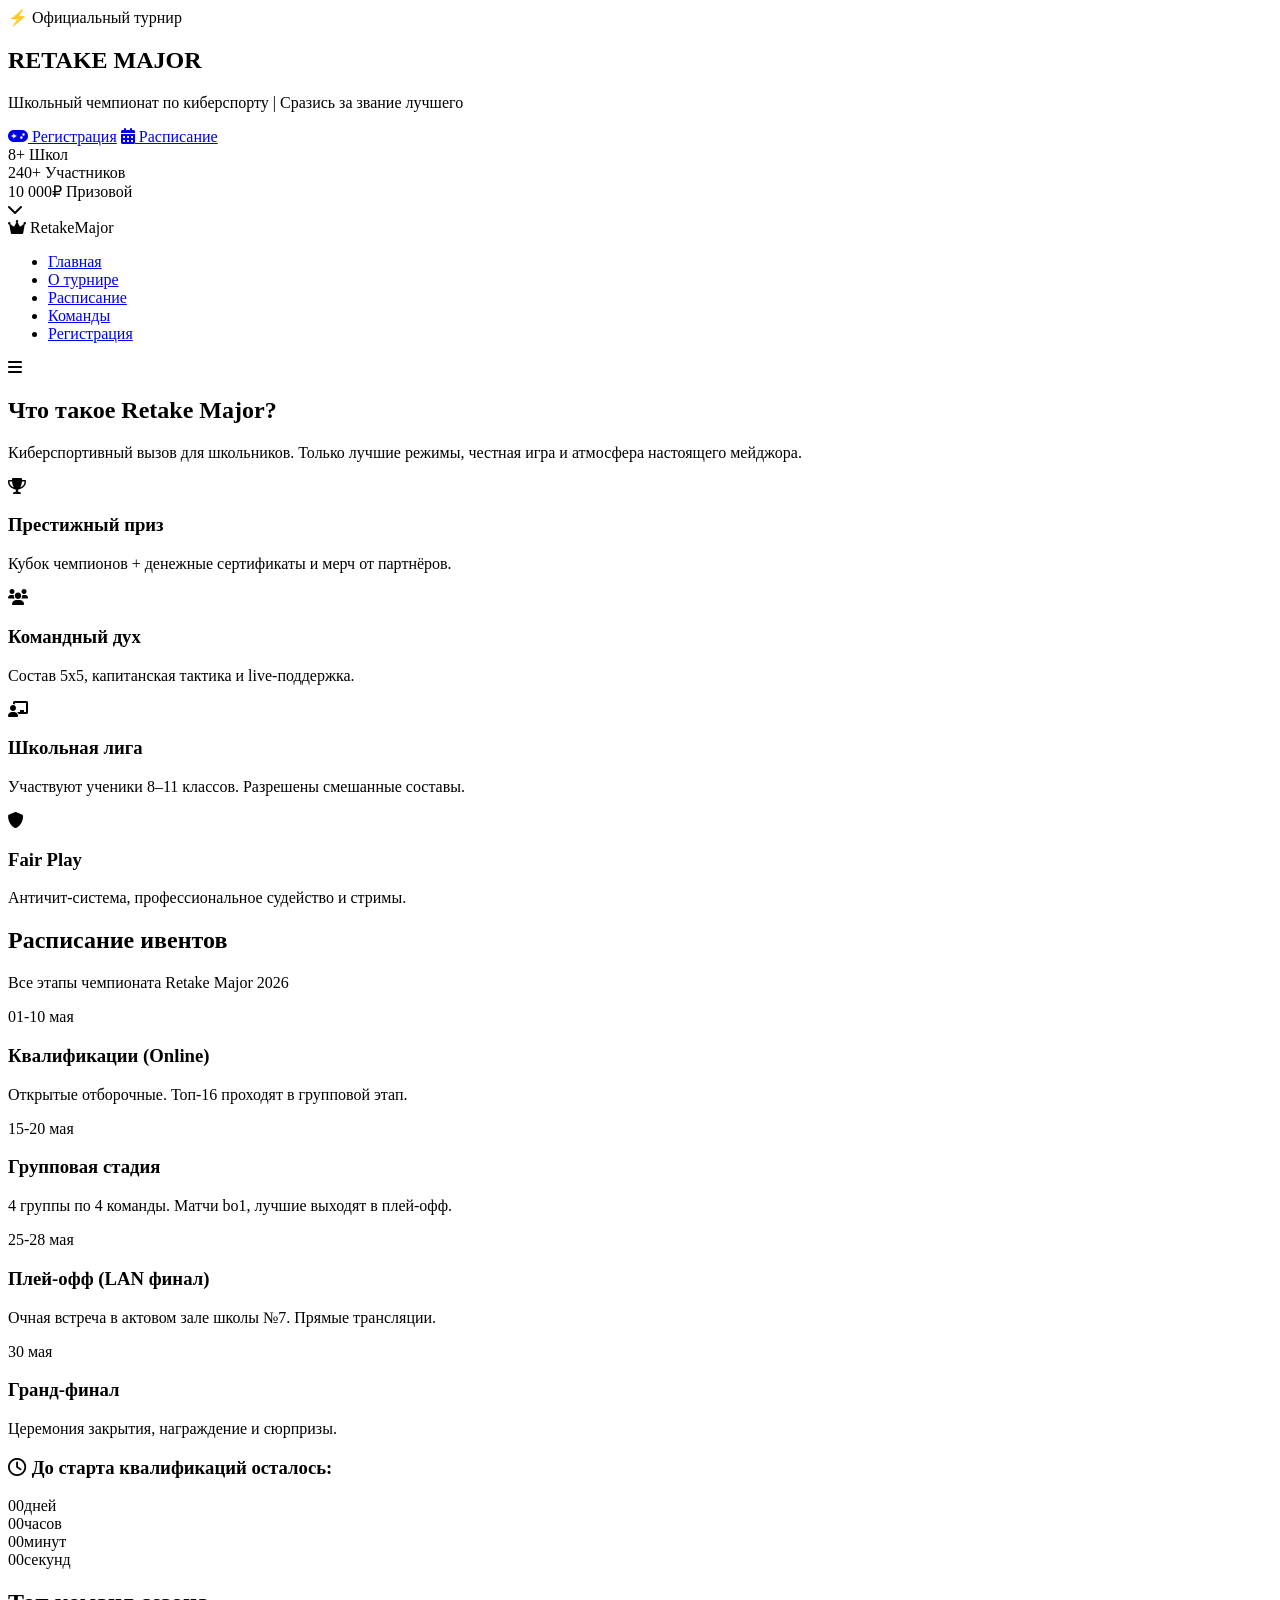
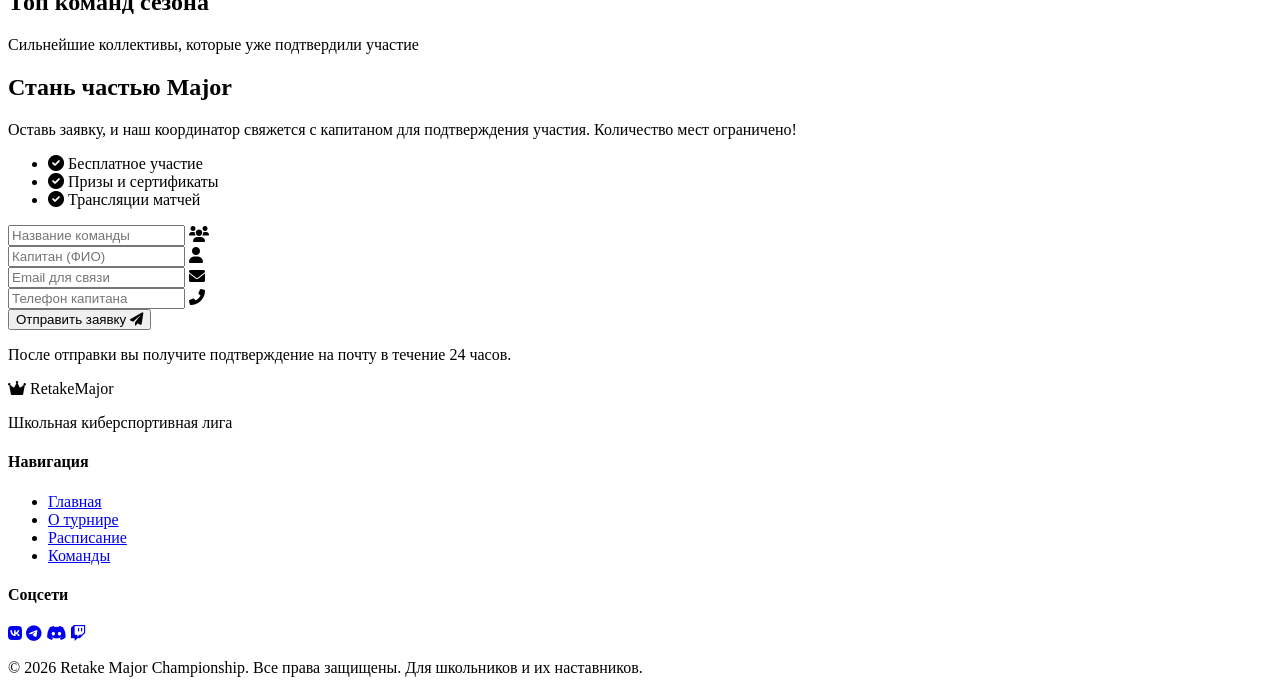
==== index.html @ ed7fb3f7 "Add files via upload" ====
<!DOCTYPE html>
<html lang="ru">
<head>
    <meta charset="UTF-8">
    <meta name="viewport" content="width=device-width, initial-scale=1.0, user-scalable=yes">
    <title>Retake Major | Школьный чемпионат</title>
    <link rel="stylesheet" href="css/style.css">
    <link href="https://fonts.googleapis.com/css2?family=Inter:opsz,wght@14..32,300;14..32,400;14..32,600;14..32,700;14..32,800&family=Orbitron:wght@400;500;600;700;800&display=swap" rel="stylesheet">
    <link rel="stylesheet" href="https://cdnjs.cloudflare.com/ajax/libs/font-awesome/6.0.0-beta3/css/all.min.css">
</head>
<body>

    <section class="hero" id="home">
        <div class="overlay"></div>
        <div class="hero-content">
            <div class="badge">⚡ Официальный турнир</div>
            <h1>RETAKE <span class="highlight">MAJOR</span></h1>
            <p>Школьный чемпионат по киберспорту | Сразись за звание лучшего</p>
            <div class="hero-buttons">
                <a href="#register" class="btn btn-primary"><i class="fas fa-gamepad"></i> Регистрация</a>
                <a href="#schedule" class="btn btn-outline"><i class="fas fa-calendar-alt"></i> Расписание</a>
            </div>
            <div class="stats">
                <div class="stat"><span>8+</span> Школ</div>
                <div class="stat"><span>240+</span> Участников</div>
                <div class="stat"><span>10 000₽</span> Призовой</div>
            </div>
        </div>
        <div class="scroll-hint">
            <i class="fas fa-chevron-down"></i>
        </div>
    </section>

    <nav class="navbar" id="navbar">
        <div class="container nav-container">
            <div class="logo">
                <i class="fas fa-crown"></i> Retake<span>Major</span>
            </div>
            <ul class="nav-links">
                <li><a href="#home">Главная</a></li>
                <li><a href="#about">О турнире</a></li>
                <li><a href="#schedule">Расписание</a></li>
                <li><a href="#teams">Команды</a></li>
                <li><a href="#register" class="nav-register">Регистрация</a></li>
            </ul>
            <div class="burger" id="burger">
                <i class="fas fa-bars"></i>
            </div>
        </div>
    </nav>

    <section id="about" class="about">
        <div class="container">
            <div class="section-header">
                <h2>Что такое <span>Retake Major</span>?</h2>
                <div class="divider"></div>
                <p>Киберспортивный вызов для школьников. Только лучшие режимы, честная игра и атмосфера настоящего мейджора.</p>
            </div>
            <div class="about-grid">
                <div class="about-card">
                    <i class="fas fa-trophy"></i>
                    <h3>Престижный приз</h3>
                    <p>Кубок чемпионов + денежные сертификаты и мерч от партнёров.</p>
                </div>
                <div class="about-card">
                    <i class="fas fa-users"></i>
                    <h3>Командный дух</h3>
                    <p>Состав 5x5, капитанская тактика и live-поддержка.</p>
                </div>
                <div class="about-card">
                    <i class="fas fa-chalkboard-user"></i>
                    <h3>Школьная лига</h3>
                    <p>Участвуют ученики 8–11 классов. Разрешены смешанные составы.</p>
                </div>
                <div class="about-card">
                    <i class="fas fa-shield-alt"></i>
                    <h3>Fair Play</h3>
                    <p>Античит-система, профессиональное судейство и стримы.</p>
                </div>
            </div>
        </div>
    </section>

    <section id="schedule" class="schedule">
        <div class="container">
            <div class="section-header">
                <h2>Расписание <span>ивентов</span></h2>
                <div class="divider"></div>
                <p>Все этапы чемпионата Retake Major 2026</p>
            </div>
            <div class="timeline">
                <div class="timeline-item">
                    <div class="timeline-date">01-10 мая</div>
                    <div class="timeline-content">
                        <h3>Квалификации (Online)</h3>
                        <p>Открытые отборочные. Топ-16 проходят в групповой этап.</p>
                    </div>
                </div>
                <div class="timeline-item">
                    <div class="timeline-date">15-20 мая</div>
                    <div class="timeline-content">
                        <h3>Групповая стадия</h3>
                        <p>4 группы по 4 команды. Матчи bo1, лучшие выходят в плей-офф.</p>
                    </div>
                </div>
                <div class="timeline-item">
                    <div class="timeline-date">25-28 мая</div>
                    <div class="timeline-content">
                        <h3>Плей-офф (LAN финал)</h3>
                        <p>Очная встреча в актовом зале школы №7. Прямые трансляции.</p>
                    </div>
                </div>
                <div class="timeline-item">
                    <div class="timeline-date">30 мая</div>
                    <div class="timeline-content">
                        <h3>Гранд-финал</h3>
                        <p>Церемония закрытия, награждение и сюрпризы.</p>
                    </div>
                </div>
            </div>
            <div class="countdown-block">
                <h3><i class="far fa-clock"></i> До старта квалификаций осталось:</h3>
                <div class="countdown-timer" id="countdownTimer">
                    <div><span id="days">00</span><span>дней</span></div>
                    <div><span id="hours">00</span><span>часов</span></div>
                    <div><span id="minutes">00</span><span>минут</span></div>
                    <div><span id="seconds">00</span><span>секунд</span></div>
                </div>
            </div>
        </div>
    </section>

    <section id="teams" class="teams">
        <div class="container">
            <div class="section-header">
                <h2>Топ <span>команд</span> сезона</h2>
                <div class="divider"></div>
                <p>Сильнейшие коллективы, которые уже подтвердили участие</p>
            </div>
            <div class="teams-grid" id="teamsGrid"></div>
        </div>
    </section>

    <section id="register" class="register">
        <div class="container">
            <div class="register-wrapper">
                <div class="register-info">
                    <h2>Стань частью <span>Major</span></h2>
                    <p>Оставь заявку, и наш координатор свяжется с капитаном для подтверждения участия. Количество мест ограничено!</p>
                    <ul>
                        <li><i class="fas fa-check-circle"></i> Бесплатное участие</li>
                        <li><i class="fas fa-check-circle"></i> Призы и сертификаты</li>
                        <li><i class="fas fa-check-circle"></i> Трансляции матчей</li>
                    </ul>
                </div>
                <div class="register-form">
                    <form id="registrationForm">
                        <div class="input-group">
                            <input type="text" id="teamName" placeholder="Название команды" required>
                            <i class="fas fa-users"></i>
                        </div>
                        <div class="input-group">
                            <input type="text" id="captainName" placeholder="Капитан (ФИО)" required>
                            <i class="fas fa-user"></i>
                        </div>
                        <div class="input-group">
                            <input type="email" id="email" placeholder="Email для связи" required>
                            <i class="fas fa-envelope"></i>
                        </div>
                        <div class="input-group">
                            <input type="tel" id="phone" placeholder="Телефон капитана" required>
                            <i class="fas fa-phone-alt"></i>
                        </div>
                        <button type="submit" class="btn btn-primary full-width">Отправить заявку <i class="fas fa-paper-plane"></i></button>
                        <p class="form-note">После отправки вы получите подтверждение на почту в течение 24 часов.</p>
                    </form>
                    <div id="formMessage" class="form-message"></div>
                </div>
            </div>
        </div>
    </section>

    <footer>
        <div class="container">
            <div class="footer-content">
                <div class="footer-logo">
                    <i class="fas fa-crown"></i> Retake<span>Major</span>
                    <p>Школьная киберспортивная лига</p>
                </div>
                <div class="footer-links">
                    <h4>Навигация</h4>
                    <ul>
                        <li><a href="#home">Главная</a></li>
                        <li><a href="#about">О турнире</a></li>
                        <li><a href="#schedule">Расписание</a></li>
                        <li><a href="#teams">Команды</a></li>
                    </ul>
                </div>
                <div class="footer-social">
                    <h4>Соцсети</h4>
                    <div class="social-icons">
                        <a href="#"><i class="fab fa-vk"></i></a>
                        <a href="#"><i class="fab fa-telegram"></i></a>
                        <a href="#"><i class="fab fa-discord"></i></a>
                        <a href="#"><i class="fab fa-twitch"></i></a>
                    </div>
                </div>
            </div>
            <div class="footer-bottom">
                <p>© 2026 Retake Major Championship. Все права защищены. Для школьников и их наставников.</p>
            </div>
        </div>
    </footer>

    <script src="script.js"></script>
</body>
</html>
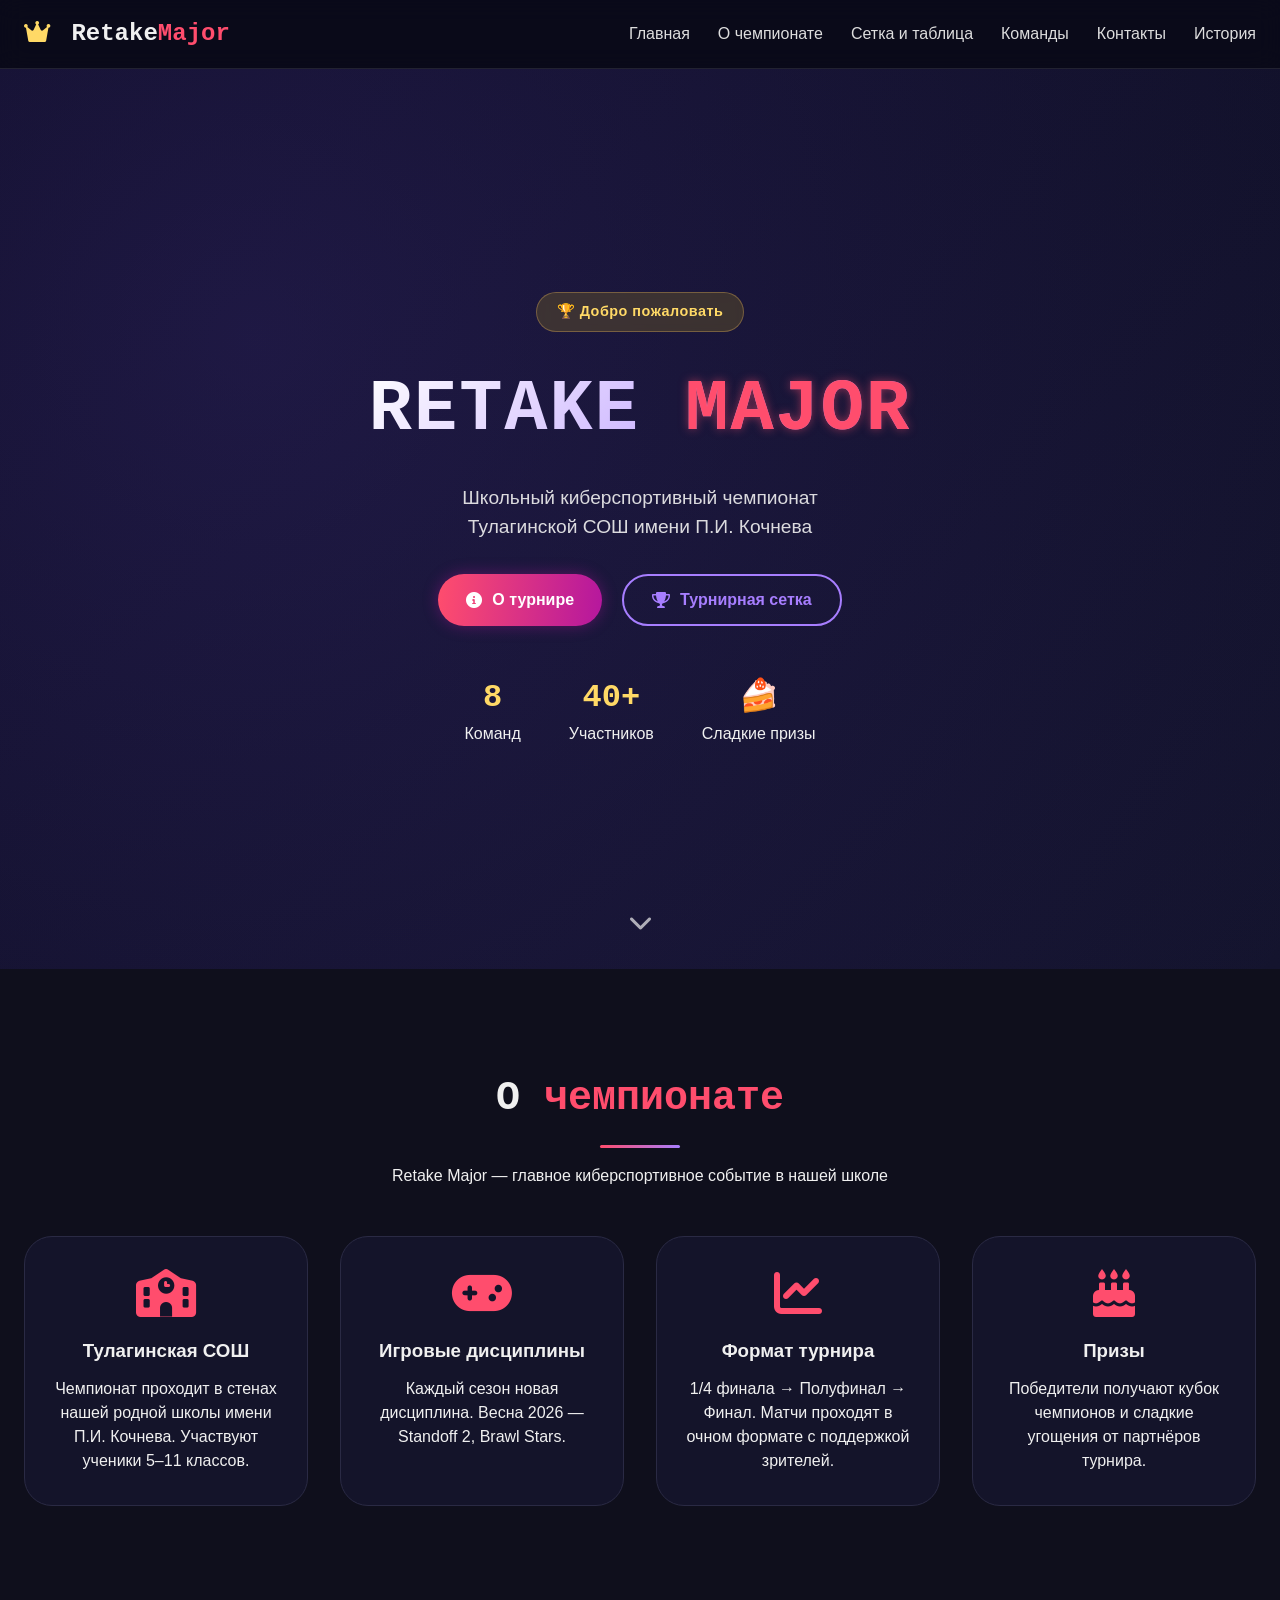
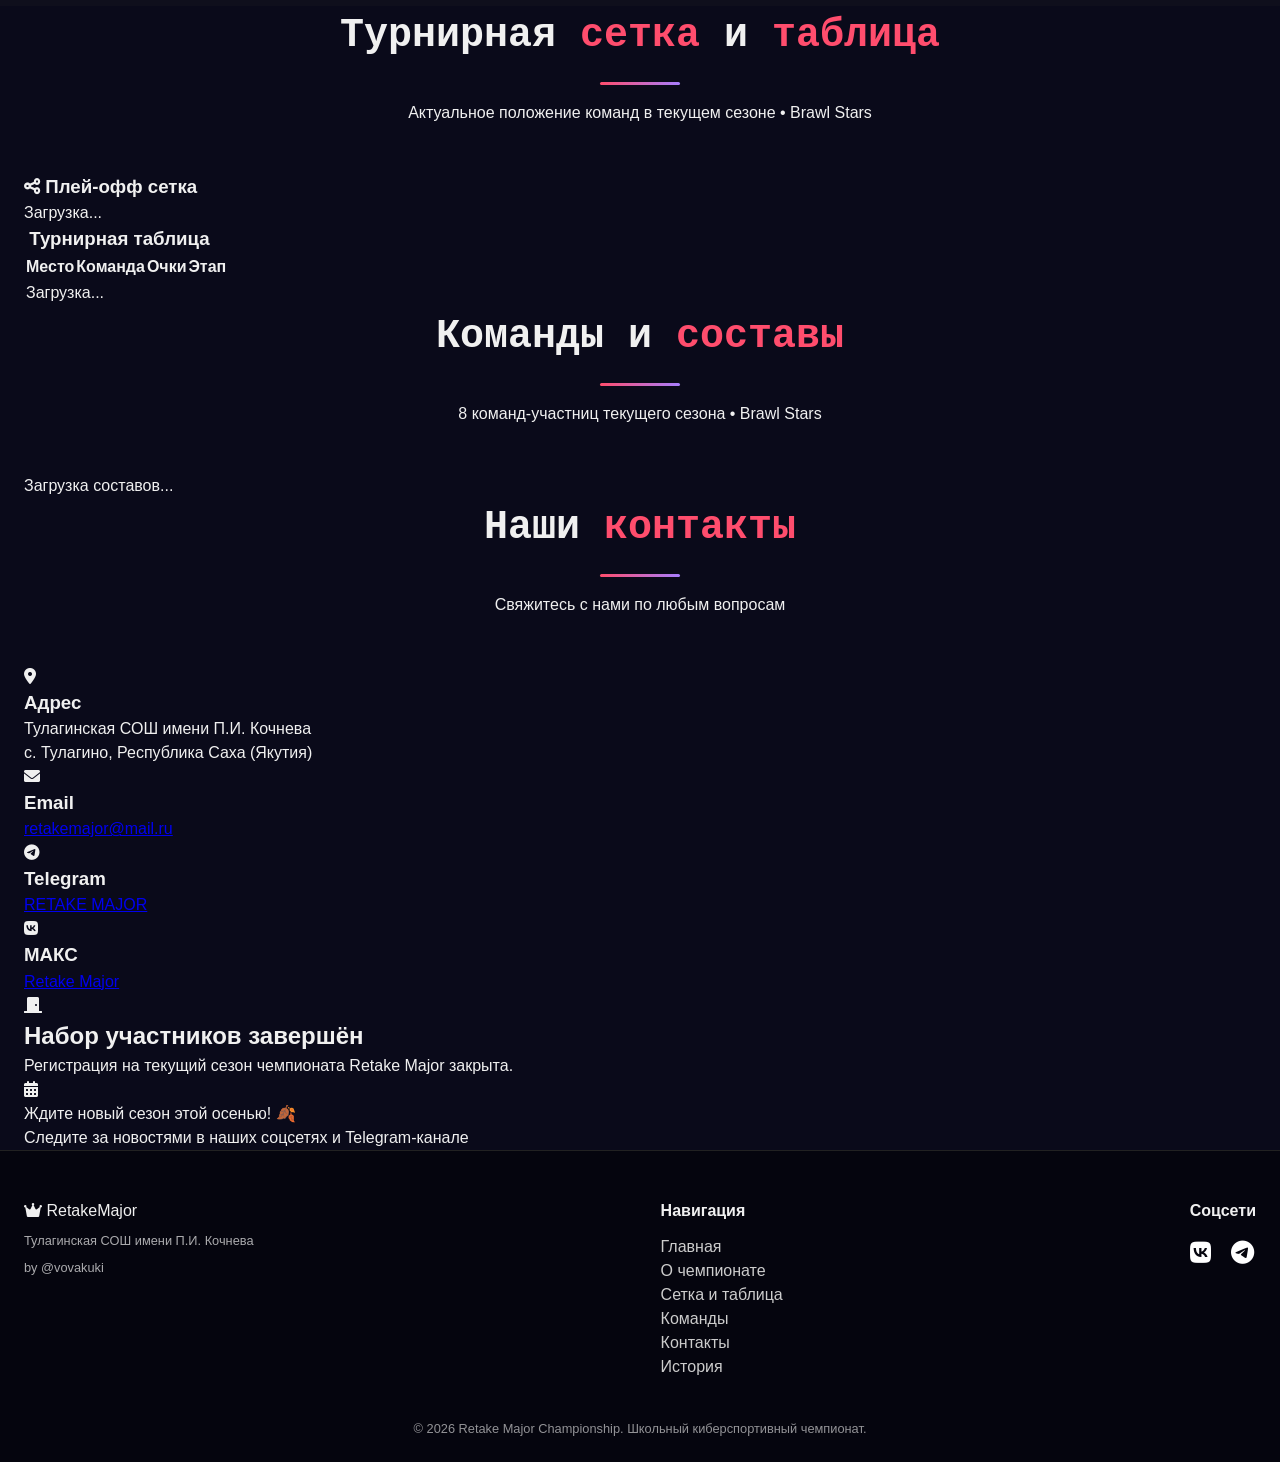
==== commit bce68b02: "Add files via upload" ====
--- a/index.html
+++ b/index.html
@@ -5,32 +5,11 @@
     <meta name="viewport" content="width=device-width, initial-scale=1.0, user-scalable=yes">
     <title>Retake Major | Школьный чемпионат</title>
     <link rel="stylesheet" href="css/style.css">
-    <link href="https://fonts.googleapis.com/css2?family=Inter:opsz,wght@14..32,300;14..32,400;14..32,600;14..32,700;14..32,800&family=Orbitron:wght@400;500;600;700;800&display=swap" rel="stylesheet">
     <link rel="stylesheet" href="https://cdnjs.cloudflare.com/ajax/libs/font-awesome/6.0.0-beta3/css/all.min.css">
 </head>
 <body>
 
-    <section class="hero" id="home">
-        <div class="overlay"></div>
-        <div class="hero-content">
-            <div class="badge">⚡ Официальный турнир</div>
-            <h1>RETAKE <span class="highlight">MAJOR</span></h1>
-            <p>Школьный чемпионат по киберспорту | Сразись за звание лучшего</p>
-            <div class="hero-buttons">
-                <a href="#register" class="btn btn-primary"><i class="fas fa-gamepad"></i> Регистрация</a>
-                <a href="#schedule" class="btn btn-outline"><i class="fas fa-calendar-alt"></i> Расписание</a>
-            </div>
-            <div class="stats">
-                <div class="stat"><span>8+</span> Школ</div>
-                <div class="stat"><span>240+</span> Участников</div>
-                <div class="stat"><span>10 000₽</span> Призовой</div>
-            </div>
-        </div>
-        <div class="scroll-hint">
-            <i class="fas fa-chevron-down"></i>
-        </div>
-    </section>
-
+    <!-- Навигационная панель -->
     <nav class="navbar" id="navbar">
         <div class="container nav-container">
             <div class="logo">
@@ -38,10 +17,11 @@
             </div>
             <ul class="nav-links">
                 <li><a href="#home">Главная</a></li>
-                <li><a href="#about">О турнире</a></li>
-                <li><a href="#schedule">Расписание</a></li>
+                <li><a href="#about">О чемпионате</a></li>
+                <li><a href="#bracket">Сетка и таблица</a></li>
                 <li><a href="#teams">Команды</a></li>
-                <li><a href="#register" class="nav-register">Регистрация</a></li>
+                <li><a href="#contacts">Контакты</a></li>
+                <li><a href="history.html">История</a></li>
             </ul>
             <div class="burger" id="burger">
                 <i class="fas fa-bars"></i>
@@ -49,165 +29,188 @@
         </div>
     </nav>
 
+    <!-- 1. Приветственное меню (Hero) -->
+    <section class="hero" id="home">
+        <div class="overlay"></div>
+        <div class="hero-content">
+            <div class="badge">🏆 Добро пожаловать</div>
+            <h1>RETAKE <span class="highlight">MAJOR</span></h1>
+            <p>Школьный киберспортивный чемпионат<br>Тулагинской СОШ имени П.И. Кочнева</p>
+            <div class="hero-buttons">
+                <a href="#about" class="btn btn-primary"><i class="fas fa-info-circle"></i> О турнире</a>
+                <a href="#bracket" class="btn btn-outline"><i class="fas fa-trophy"></i> Турнирная сетка</a>
+            </div>
+            <div class="stats">
+                <div class="stat"><span>8</span> Команд</div>
+                <div class="stat"><span>40+</span> Участников</div>
+                <div class="stat"><span>🍰</span> Сладкие призы</div>
+            </div>
+        </div>
+        <div class="scroll-hint">
+            <i class="fas fa-chevron-down"></i>
+        </div>
+    </section>
+
+    <!-- 2. О чемпионате (общая информация) -->
     <section id="about" class="about">
         <div class="container">
             <div class="section-header">
-                <h2>Что такое <span>Retake Major</span>?</h2>
-                <div class="divider"></div>
-                <p>Киберспортивный вызов для школьников. Только лучшие режимы, честная игра и атмосфера настоящего мейджора.</p>
+                <h2>О <span>чемпионате</span></h2>
+                <div class="divider"></div>
+                <p>Retake Major — главное киберспортивное событие в нашей школе</p>
             </div>
             <div class="about-grid">
                 <div class="about-card">
-                    <i class="fas fa-trophy"></i>
-                    <h3>Престижный приз</h3>
-                    <p>Кубок чемпионов + денежные сертификаты и мерч от партнёров.</p>
-                </div>
-                <div class="about-card">
-                    <i class="fas fa-users"></i>
-                    <h3>Командный дух</h3>
-                    <p>Состав 5x5, капитанская тактика и live-поддержка.</p>
-                </div>
-                <div class="about-card">
-                    <i class="fas fa-chalkboard-user"></i>
-                    <h3>Школьная лига</h3>
-                    <p>Участвуют ученики 8–11 классов. Разрешены смешанные составы.</p>
-                </div>
-                <div class="about-card">
-                    <i class="fas fa-shield-alt"></i>
-                    <h3>Fair Play</h3>
-                    <p>Античит-система, профессиональное судейство и стримы.</p>
-                </div>
-            </div>
-        </div>
-    </section>
-
-    <section id="schedule" class="schedule">
-        <div class="container">
-            <div class="section-header">
-                <h2>Расписание <span>ивентов</span></h2>
-                <div class="divider"></div>
-                <p>Все этапы чемпионата Retake Major 2026</p>
-            </div>
-            <div class="timeline">
-                <div class="timeline-item">
-                    <div class="timeline-date">01-10 мая</div>
-                    <div class="timeline-content">
-                        <h3>Квалификации (Online)</h3>
-                        <p>Открытые отборочные. Топ-16 проходят в групповой этап.</p>
-                    </div>
-                </div>
-                <div class="timeline-item">
-                    <div class="timeline-date">15-20 мая</div>
-                    <div class="timeline-content">
-                        <h3>Групповая стадия</h3>
-                        <p>4 группы по 4 команды. Матчи bo1, лучшие выходят в плей-офф.</p>
-                    </div>
-                </div>
-                <div class="timeline-item">
-                    <div class="timeline-date">25-28 мая</div>
-                    <div class="timeline-content">
-                        <h3>Плей-офф (LAN финал)</h3>
-                        <p>Очная встреча в актовом зале школы №7. Прямые трансляции.</p>
-                    </div>
-                </div>
-                <div class="timeline-item">
-                    <div class="timeline-date">30 мая</div>
-                    <div class="timeline-content">
-                        <h3>Гранд-финал</h3>
-                        <p>Церемония закрытия, награждение и сюрпризы.</p>
-                    </div>
-                </div>
-            </div>
-            <div class="countdown-block">
-                <h3><i class="far fa-clock"></i> До старта квалификаций осталось:</h3>
-                <div class="countdown-timer" id="countdownTimer">
-                    <div><span id="days">00</span><span>дней</span></div>
-                    <div><span id="hours">00</span><span>часов</span></div>
-                    <div><span id="minutes">00</span><span>минут</span></div>
-                    <div><span id="seconds">00</span><span>секунд</span></div>
-                </div>
-            </div>
-        </div>
-    </section>
-
-    <section id="teams" class="teams">
-        <div class="container">
-            <div class="section-header">
-                <h2>Топ <span>команд</span> сезона</h2>
-                <div class="divider"></div>
-                <p>Сильнейшие коллективы, которые уже подтвердили участие</p>
-            </div>
-            <div class="teams-grid" id="teamsGrid"></div>
-        </div>
-    </section>
-
-    <section id="register" class="register">
-        <div class="container">
-            <div class="register-wrapper">
-                <div class="register-info">
-                    <h2>Стань частью <span>Major</span></h2>
-                    <p>Оставь заявку, и наш координатор свяжется с капитаном для подтверждения участия. Количество мест ограничено!</p>
-                    <ul>
-                        <li><i class="fas fa-check-circle"></i> Бесплатное участие</li>
-                        <li><i class="fas fa-check-circle"></i> Призы и сертификаты</li>
-                        <li><i class="fas fa-check-circle"></i> Трансляции матчей</li>
-                    </ul>
-                </div>
-                <div class="register-form">
-                    <form id="registrationForm">
-                        <div class="input-group">
-                            <input type="text" id="teamName" placeholder="Название команды" required>
-                            <i class="fas fa-users"></i>
-                        </div>
-                        <div class="input-group">
-                            <input type="text" id="captainName" placeholder="Капитан (ФИО)" required>
-                            <i class="fas fa-user"></i>
-                        </div>
-                        <div class="input-group">
-                            <input type="email" id="email" placeholder="Email для связи" required>
-                            <i class="fas fa-envelope"></i>
-                        </div>
-                        <div class="input-group">
-                            <input type="tel" id="phone" placeholder="Телефон капитана" required>
-                            <i class="fas fa-phone-alt"></i>
-                        </div>
-                        <button type="submit" class="btn btn-primary full-width">Отправить заявку <i class="fas fa-paper-plane"></i></button>
-                        <p class="form-note">После отправки вы получите подтверждение на почту в течение 24 часов.</p>
-                    </form>
-                    <div id="formMessage" class="form-message"></div>
-                </div>
-            </div>
-        </div>
-    </section>
-
+                    <i class="fas fa-school"></i>
+                    <h3>Тулагинская СОШ</h3>
+                    <p>Чемпионат проходит в стенах нашей родной школы имени П.И. Кочнева. Участвуют ученики 5–11 классов.</p>
+                </div>
+                <div class="about-card">
+                    <i class="fas fa-gamepad"></i>
+                    <h3>Игровые дисциплины</h3>
+                    <p>Каждый сезон новая дисциплина. Весна 2026 — Standoff 2, Brawl Stars.</p>
+                </div>
+                <div class="about-card">
+                    <i class="fas fa-chart-line"></i>
+                    <h3>Формат турнира</h3>
+                    <p>1/4 финала → Полуфинал → Финал. Матчи проходят в очном формате с поддержкой зрителей.</p>
+                </div>
+                <div class="about-card">
+                    <i class="fas fa-cake-candles"></i>
+                    <h3>Призы</h3>
+                    <p>Победители получают кубок чемпионов и сладкие угощения от партнёров турнира.</p>
+                </div>
+            </div>
+        </div>
+    </section>
+
+    <!-- 3. Турнирная сетка и таблица -->
+    <section id="bracket" class="bracket-section">
+        <div class="container">
+            <div class="section-header">
+                <h2>Турнирная <span>сетка</span> и <span>таблица</span></h2>
+                <div class="divider"></div>
+                <p>Актуальное положение команд в текущем сезоне • Brawl Stars</p>
+            </div>
+            
+            <!-- Сетка -->
+            <div class="bracket-wrapper">
+                <h3 class="subsection-title"><i class="fas fa-share-alt"></i> Плей-офф сетка</h3>
+                <div class="bracket" id="bracketContainer">
+                    <div class="loading">Загрузка...</div>
+                </div>
+            </div>
+            
+            <!-- Таблица -->
+            <div class="table-wrapper">
+                <h3 class="subsection-title"><i class="fas fa-ranking-star"></i> Турнирная таблица</h3>
+                <div class="teams-table-wrapper">
+                    <table class="teams-table" id="teamsTable">
+                        <thead>
+                            <tr><th>Место</th><th>Команда</th><th>Очки</th><th>Этап</th></tr>
+                        </thead>
+                        <tbody id="teamsTableBody">
+                            <tr><td colspan="4">Загрузка...</td></tr>
+                        </tbody>
+                    </table>
+                </div>
+            </div>
+        </div>
+    </section>
+
+    <!-- 4. Команды и их составы (8 команд) -->
+    <section id="teams" class="teams-roster">
+        <div class="container">
+            <div class="section-header">
+                <h2>Команды и <span>составы</span></h2>
+                <div class="divider"></div>
+                <p>8 команд-участниц текущего сезона • Brawl Stars</p>
+            </div>
+            <div class="rosters-grid" id="rostersContainer">
+                <div class="loading">Загрузка составов...</div>
+            </div>
+        </div>
+    </section>
+
+    <!-- 5. Контакты -->
+    <section id="contacts" class="contacts">
+        <div class="container">
+            <div class="section-header">
+                <h2>Наши <span>контакты</span></h2>
+                <div class="divider"></div>
+                <p>Свяжитесь с нами по любым вопросам</p>
+            </div>
+            <div class="contacts-grid">
+                <div class="contact-card">
+                    <i class="fas fa-map-marker-alt"></i>
+                    <h3>Адрес</h3>
+                    <p>Тулагинская СОШ имени П.И. Кочнева<br>с. Тулагино, Республика Саха (Якутия)</p>
+                </div>
+                <div class="contact-card">
+                    <i class="fas fa-envelope"></i>
+                    <h3>Email</h3>
+                    <p><a href="mailto:retake.major@school.ru">retakemajor@mail.ru</a></p>
+                </div>
+                <div class="contact-card">
+                    <i class="fab fa-telegram"></i>
+                    <h3>Telegram</h3>
+                    <p><a href="https://t.me/reteiktyrik">RETAKE MAJOR</a></p>
+                </div>
+                <div class="contact-card">
+                    <i class="fab fa-vk"></i>
+                    <h3>МАКС</h3>
+                    <p><a href="https://max.ru/join/BgoBMP72FxYNQngpD9iFLdB9Gc3MYI295I5EM7iHdAk">Retake Major</a></p>
+                </div>
+            </div>
+        </div>
+    </section>
+
+    <!-- 6. Приём заявок (набор завершён) -->
+    <section class="registration-closed">
+        <div class="container">
+            <div class="closed-card">
+                <i class="fas fa-door-closed"></i>
+                <h2>Набор участников завершён</h2>
+                <p>Регистрация на текущий сезон чемпионата Retake Major закрыта.</p>
+                <div class="wait-box">
+                    <i class="fas fa-calendar-alt"></i>
+                    <p class="wait-text">Ждите новый сезон этой осенью! 🍂</p>
+                    <p class="small-text">Следите за новостями в наших соцсетях и Telegram-канале</p>
+                </div>
+            </div>
+        </div>
+    </section>
+
+    <!-- Footer -->
     <footer>
         <div class="container">
             <div class="footer-content">
                 <div class="footer-logo">
                     <i class="fas fa-crown"></i> Retake<span>Major</span>
-                    <p>Школьная киберспортивная лига</p>
+                    <p>Тулагинская СОШ имени П.И. Кочнева</p>
+                    <p>by @vovakuki</p>
                 </div>
                 <div class="footer-links">
                     <h4>Навигация</h4>
                     <ul>
                         <li><a href="#home">Главная</a></li>
-                        <li><a href="#about">О турнире</a></li>
-                        <li><a href="#schedule">Расписание</a></li>
+                        <li><a href="#about">О чемпионате</a></li>
+                        <li><a href="#bracket">Сетка и таблица</a></li>
                         <li><a href="#teams">Команды</a></li>
+                        <li><a href="#contacts">Контакты</a></li>
+                        <li><a href="history.html">История</a></li>
                     </ul>
                 </div>
                 <div class="footer-social">
                     <h4>Соцсети</h4>
                     <div class="social-icons">
-                        <a href="#"><i class="fab fa-vk"></i></a>
-                        <a href="#"><i class="fab fa-telegram"></i></a>
-                        <a href="#"><i class="fab fa-discord"></i></a>
-                        <a href="#"><i class="fab fa-twitch"></i></a>
+                        <a href="https://max.ru/join/BgoBMP72FxYNQngpD9iFLdB9Gc3MYI295I5EM7iHdAk"><i class="fab fa-vk"></i></a>
+                        <a href="https://t.me/reteiktyrik"><i class="fab fa-telegram"></i></a>
                     </div>
                 </div>
             </div>
             <div class="footer-bottom">
-                <p>© 2026 Retake Major Championship. Все права защищены. Для школьников и их наставников.</p>
+                <p>© 2026 Retake Major Championship. Школьный киберспортивный чемпионат.</p>
             </div>
         </div>
     </footer>
--- a/css/style.css
+++ b/css/style.css
@@ -0,0 +1,531 @@
+* {
+    margin: 0;
+    padding: 0;
+    box-sizing: border-box;
+}
+
+body {
+    font-family: 'Inter', sans-serif;
+    background-color: #0a0a1a;
+    color: #f0f0f0;
+    line-height: 1.5;
+    scroll-behavior: smooth;
+}
+
+.container {
+    max-width: 1280px;
+    margin: 0 auto;
+    padding: 0 24px;
+}
+
+/* Hero Section */
+.hero {
+    position: relative;
+    min-height: 100vh;
+    display: flex;
+    align-items: center;
+    justify-content: center;
+    text-align: center;
+    overflow: hidden;
+    background: linear-gradient(135deg, #0b0b1f 0%, #14142e 100%);
+}
+
+.overlay {
+    position: absolute;
+    top: 0;
+    left: 0;
+    width: 100%;
+    height: 100%;
+    background: radial-gradient(circle at 20% 30%, rgba(100, 70, 200, 0.2), transparent);
+}
+
+.hero-content {
+    position: relative;
+    z-index: 2;
+    max-width: 900px;
+    padding: 20px;
+}
+
+.badge {
+    display: inline-block;
+    background: rgba(255, 215, 0, 0.15);
+    backdrop-filter: blur(4px);
+    padding: 8px 20px;
+    border-radius: 40px;
+    font-size: 0.9rem;
+    font-weight: 600;
+    letter-spacing: 0.5px;
+    color: #ffd966;
+    margin-bottom: 24px;
+    border: 1px solid rgba(255, 200, 100, 0.3);
+}
+
+.hero h1 {
+    font-family: 'Orbitron', monospace;
+    font-size: 4.5rem;
+    font-weight: 800;
+    letter-spacing: 2px;
+    background: linear-gradient(135deg, #fff, #a77eff);
+    -webkit-background-clip: text;
+    background-clip: text;
+    color: transparent;
+    margin-bottom: 20px;
+}
+
+.highlight {
+    color: #ff4d6d;
+    background: none;
+    -webkit-background-clip: unset;
+    background-clip: unset;
+    text-shadow: 0 0 10px rgba(255, 77, 109, 0.5);
+}
+
+.hero p {
+    font-size: 1.2rem;
+    opacity: 0.9;
+    margin-bottom: 32px;
+}
+
+.hero-buttons {
+    display: flex;
+    gap: 20px;
+    justify-content: center;
+    flex-wrap: wrap;
+    margin-bottom: 48px;
+}
+
+.btn {
+    display: inline-flex;
+    align-items: center;
+    gap: 10px;
+    padding: 12px 28px;
+    border-radius: 40px;
+    font-weight: 600;
+    text-decoration: none;
+    transition: all 0.3s ease;
+    font-size: 1rem;
+}
+
+.btn-primary {
+    background: linear-gradient(95deg, #ff4d6d, #b5179e);
+    color: white;
+    box-shadow: 0 0 15px rgba(181, 23, 158, 0.4);
+}
+
+.btn-primary:hover {
+    transform: scale(1.05);
+    box-shadow: 0 0 25px #ff4d6d;
+}
+
+.btn-outline {
+    border: 2px solid #a77eff;
+    color: #a77eff;
+    background: transparent;
+}
+
+.btn-outline:hover {
+    background: #a77eff20;
+    border-color: #c084fc;
+    color: white;
+}
+
+.stats {
+    display: flex;
+    justify-content: center;
+    gap: 48px;
+    flex-wrap: wrap;
+}
+
+.stat {
+    font-size: 1rem;
+    font-weight: 500;
+}
+
+.stat span {
+    display: block;
+    font-size: 2rem;
+    font-weight: 800;
+    font-family: 'Orbitron', monospace;
+    color: #ffd966;
+}
+
+.scroll-hint {
+    position: absolute;
+    bottom: 28px;
+    left: 50%;
+    transform: translateX(-50%);
+    animation: bounce 1.5s infinite;
+    font-size: 1.5rem;
+    opacity: 0.7;
+}
+
+/* Navbar */
+.navbar {
+    position: sticky;
+    top: 0;
+    background: rgba(10, 10, 26, 0.9);
+    backdrop-filter: blur(12px);
+    z-index: 100;
+    padding: 16px 0;
+    border-bottom: 1px solid rgba(255, 255, 255, 0.1);
+}
+
+.nav-container {
+    display: flex;
+    justify-content: space-between;
+    align-items: center;
+}
+
+.logo {
+    font-family: 'Orbitron', monospace;
+    font-weight: 700;
+    font-size: 1.5rem;
+}
+
+.logo i {
+    color: #ffd966;
+    margin-right: 6px;
+}
+
+.logo span {
+    color: #ff4d6d;
+}
+
+.nav-links {
+    display: flex;
+    gap: 28px;
+    list-style: none;
+}
+
+.nav-links a {
+    text-decoration: none;
+    color: #ddd;
+    font-weight: 500;
+    transition: 0.2s;
+}
+
+.nav-links a:hover, .nav-register {
+    color: #ff4d6d;
+}
+
+.nav-register {
+    background: rgba(255, 77, 109, 0.15);
+    padding: 6px 16px;
+    border-radius: 40px;
+}
+
+.burger {
+    display: none;
+    font-size: 1.8rem;
+    cursor: pointer;
+}
+
+/* Section Header */
+.section-header {
+    text-align: center;
+    margin-bottom: 48px;
+}
+
+.section-header h2 {
+    font-size: 2.5rem;
+    font-family: 'Orbitron', monospace;
+}
+
+.section-header h2 span {
+    color: #ff4d6d;
+}
+
+.divider {
+    width: 80px;
+    height: 3px;
+    background: linear-gradient(90deg, #ff4d6d, #a77eff);
+    margin: 16px auto;
+    border-radius: 4px;
+}
+
+/* About Grid */
+.about {
+    padding: 100px 0;
+    background: #0f0f1c;
+}
+
+.about-grid {
+    display: grid;
+    grid-template-columns: repeat(auto-fit, minmax(250px, 1fr));
+    gap: 32px;
+}
+
+.about-card {
+    background: #14142a;
+    padding: 32px 24px;
+    border-radius: 28px;
+    text-align: center;
+    transition: 0.2s;
+    border: 1px solid #2a2a44;
+}
+
+.about-card i {
+    font-size: 3rem;
+    color: #ff4d6d;
+    margin-bottom: 20px;
+}
+
+.about-card h3 {
+    margin-bottom: 12px;
+}
+
+/* Schedule Timeline */
+.schedule {
+    padding: 100px 0;
+    background: #0a0a1a;
+}
+
+.timeline {
+    display: flex;
+    flex-direction: column;
+    gap: 24px;
+    margin-bottom: 60px;
+}
+
+.timeline-item {
+    display: flex;
+    flex-wrap: wrap;
+    background: #12122b;
+    border-radius: 28px;
+    overflow: hidden;
+    border-left: 6px solid #ff4d6d;
+}
+
+.timeline-date {
+    background: #1e1e3a;
+    padding: 18px 28px;
+    font-weight: 700;
+    font-family: 'Orbitron', monospace;
+    min-width: 160px;
+    display: flex;
+    align-items: center;
+}
+
+.timeline-content {
+    padding: 18px 28px;
+    flex: 1;
+}
+
+.countdown-block {
+    background: linear-gradient(110deg, #1a1a35, #0c0c20);
+    border-radius: 40px;
+    padding: 32px;
+    text-align: center;
+}
+
+.countdown-timer {
+    display: flex;
+    justify-content: center;
+    gap: 32px;
+    flex-wrap: wrap;
+    margin-top: 20px;
+}
+
+.countdown-timer div {
+    background: #00000055;
+    padding: 12px 20px;
+    border-radius: 20px;
+    backdrop-filter: blur(4px);
+}
+
+.countdown-timer span:first-child {
+    font-size: 2.2rem;
+    font-weight: 800;
+    font-family: monospace;
+    display: block;
+}
+
+/* Teams */
+.teams {
+    padding: 100px 0;
+    background: #0f0f1c;
+}
+
+.teams-grid {
+    display: grid;
+    grid-template-columns: repeat(auto-fit, minmax(260px, 1fr));
+    gap: 32px;
+}
+
+.team-card {
+    background: #14142a;
+    border-radius: 28px;
+    padding: 24px;
+    text-align: center;
+    transition: all 0.2s;
+    border: 1px solid #2a2a4a;
+}
+
+.team-card:hover {
+    transform: translateY(-6px);
+    border-color: #ff4d6d;
+}
+
+.team-icon {
+    font-size: 3rem;
+    background: #20203c;
+    width: 80px;
+    height: 80px;
+    display: flex;
+    align-items: center;
+    justify-content: center;
+    border-radius: 100px;
+    margin: 0 auto 20px;
+}
+
+.team-card h3 {
+    font-size: 1.5rem;
+    margin-bottom: 8px;
+}
+
+/* Register */
+.register {
+    padding: 100px 0;
+    background: #0a0a1a;
+}
+
+.register-wrapper {
+    display: grid;
+    grid-template-columns: 1fr 1fr;
+    gap: 48px;
+    background: #111128;
+    border-radius: 48px;
+    padding: 48px;
+}
+
+.register-info ul {
+    list-style: none;
+    margin-top: 28px;
+}
+
+.register-info li {
+    margin-bottom: 14px;
+    display: flex;
+    align-items: center;
+    gap: 12px;
+}
+
+.register-info i {
+    color: #ffd966;
+}
+
+.input-group {
+    position: relative;
+    margin-bottom: 24px;
+}
+
+.input-group input {
+    width: 100%;
+    padding: 16px 20px 16px 48px;
+    background: #1e1e38;
+    border: 1px solid #2f2f55;
+    border-radius: 60px;
+    color: white;
+    font-size: 1rem;
+    outline: none;
+    transition: 0.2s;
+}
+
+.input-group i {
+    position: absolute;
+    left: 18px;
+    top: 50%;
+    transform: translateY(-50%);
+    color: #a77eff;
+}
+
+.full-width {
+    width: 100%;
+    justify-content: center;
+}
+
+.form-note {
+    font-size: 0.75rem;
+    margin-top: 16px;
+    opacity: 0.7;
+    text-align: center;
+}
+
+.form-message {
+    margin-top: 16px;
+    text-align: center;
+    font-weight: 500;
+}
+
+/* Footer */
+footer {
+    background: #05050e;
+    padding: 48px 0 24px;
+    border-top: 1px solid #222;
+}
+
+.footer-content {
+    display: flex;
+    justify-content: space-between;
+    flex-wrap: wrap;
+    gap: 40px;
+    margin-bottom: 40px;
+}
+
+.footer-logo p {
+    font-size: 0.8rem;
+    margin-top: 8px;
+    opacity: 0.7;
+}
+
+.footer-links ul {
+    list-style: none;
+    margin-top: 12px;
+}
+
+.footer-links a {
+    color: #ccc;
+    text-decoration: none;
+}
+
+.social-icons {
+    display: flex;
+    gap: 20px;
+    margin-top: 12px;
+}
+
+.social-icons a {
+    color: white;
+    font-size: 1.5rem;
+}
+
+.footer-bottom {
+    text-align: center;
+    font-size: 0.8rem;
+    opacity: 0.6;
+}
+
+@keyframes bounce {
+    0%, 100% { transform: translateX(-50%) translateY(0); }
+    50% { transform: translateX(-50%) translateY(8px); }
+}
+
+@media (max-width: 920px) {
+    .hero h1 { font-size: 2.8rem; }
+    .register-wrapper { grid-template-columns: 1fr; }
+    .nav-links { display: none; }
+    .burger { display: block; }
+    .nav-links.active {
+        display: flex;
+        flex-direction: column;
+        position: absolute;
+        top: 70px;
+        left: 0;
+        width: 100%;
+        background: #0a0a1ae0;
+        backdrop-filter: blur(16px);
+        padding: 24px;
+        text-align: center;
+        gap: 20px;
+    }
+}
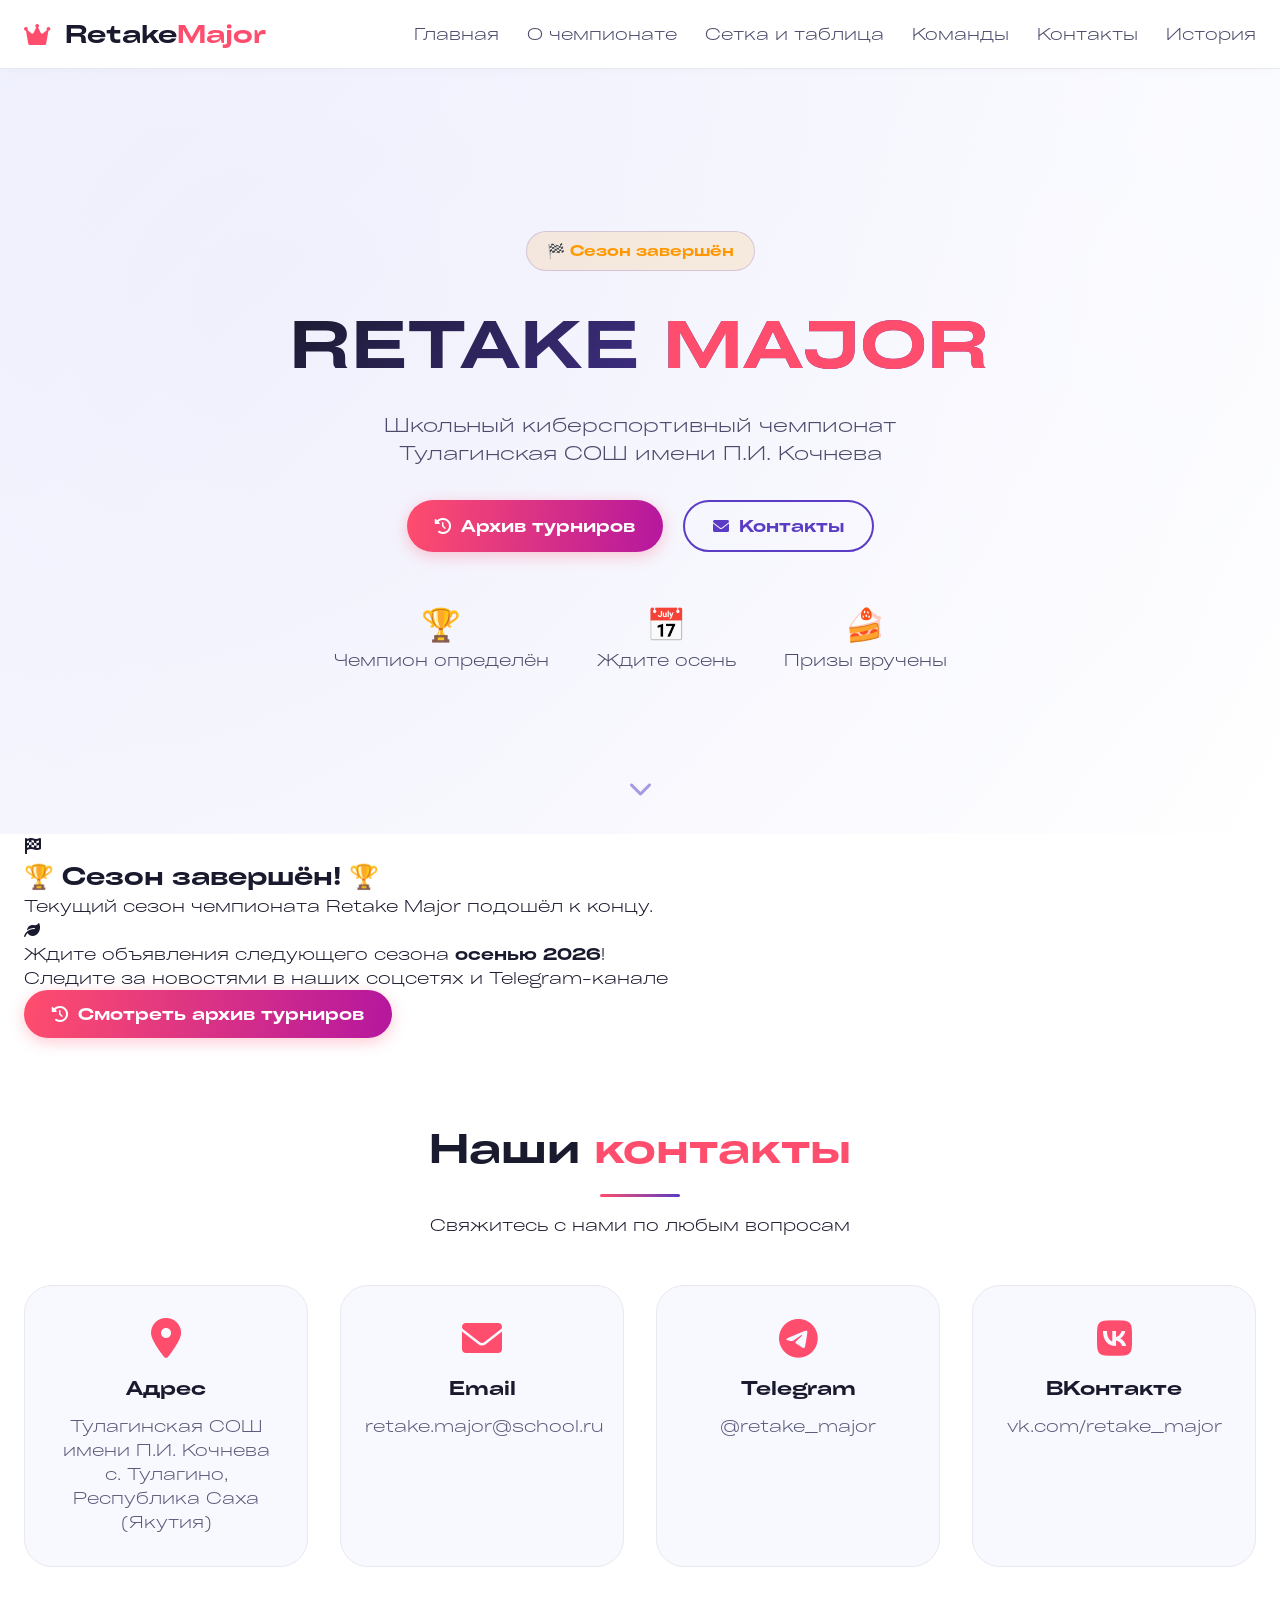
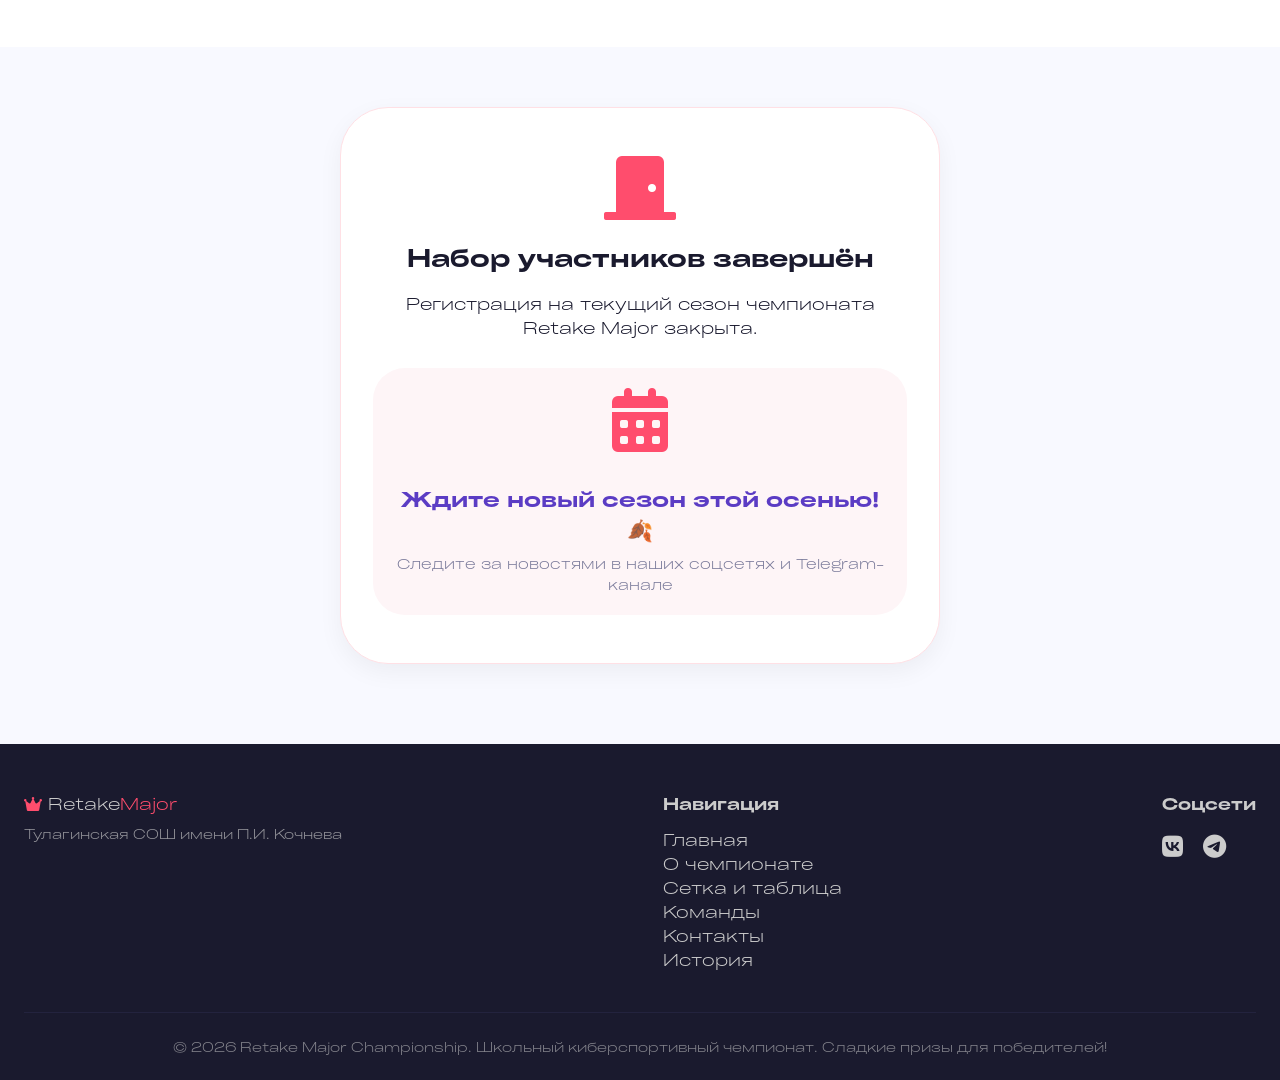
==== commit 5fb82a75: "обновление" ====
--- a/index.html
+++ b/index.html
@@ -33,14 +33,14 @@
     <section class="hero" id="home">
         <div class="overlay"></div>
         <div class="hero-content">
-            <div class="badge">🏆 Добро пожаловать</div>
+            <div class="badge" id="seasonBadge">🏆 Добро пожаловать</div>
             <h1>RETAKE <span class="highlight">MAJOR</span></h1>
-            <p>Школьный киберспортивный чемпионат<br>Тулагинской СОШ имени П.И. Кочнева</p>
-            <div class="hero-buttons">
+            <p>Школьный киберспортивный чемпионат<br>Тулагинская СОШ имени П.И. Кочнева</p>
+            <div class="hero-buttons" id="heroButtons">
                 <a href="#about" class="btn btn-primary"><i class="fas fa-info-circle"></i> О турнире</a>
                 <a href="#bracket" class="btn btn-outline"><i class="fas fa-trophy"></i> Турнирная сетка</a>
             </div>
-            <div class="stats">
+            <div class="stats" id="heroStats">
                 <div class="stat"><span>8</span> Команд</div>
                 <div class="stat"><span>40+</span> Участников</div>
                 <div class="stat"><span>🍰</span> Сладкие призы</div>
@@ -51,86 +51,106 @@
         </div>
     </section>
 
-    <!-- 2. О чемпионате (общая информация) -->
-    <section id="about" class="about">
-        <div class="container">
-            <div class="section-header">
-                <h2>О <span>чемпионате</span></h2>
-                <div class="divider"></div>
-                <p>Retake Major — главное киберспортивное событие в нашей школе</p>
-            </div>
-            <div class="about-grid">
-                <div class="about-card">
-                    <i class="fas fa-school"></i>
-                    <h3>Тулагинская СОШ</h3>
-                    <p>Чемпионат проходит в стенах нашей родной школы имени П.И. Кочнева. Участвуют ученики 5–11 классов.</p>
-                </div>
-                <div class="about-card">
-                    <i class="fas fa-gamepad"></i>
-                    <h3>Игровые дисциплины</h3>
-                    <p>Каждый сезон новая дисциплина. Весна 2026 — Standoff 2, Brawl Stars.</p>
-                </div>
-                <div class="about-card">
-                    <i class="fas fa-chart-line"></i>
-                    <h3>Формат турнира</h3>
-                    <p>1/4 финала → Полуфинал → Финал. Матчи проходят в очном формате с поддержкой зрителей.</p>
-                </div>
-                <div class="about-card">
-                    <i class="fas fa-cake-candles"></i>
-                    <h3>Призы</h3>
-                    <p>Победители получают кубок чемпионов и сладкие угощения от партнёров турнира.</p>
-                </div>
-            </div>
-        </div>
-    </section>
-
-    <!-- 3. Турнирная сетка и таблица -->
-    <section id="bracket" class="bracket-section">
-        <div class="container">
-            <div class="section-header">
-                <h2>Турнирная <span>сетка</span> и <span>таблица</span></h2>
-                <div class="divider"></div>
-                <p>Актуальное положение команд в текущем сезоне • Brawl Stars</p>
-            </div>
-            
-            <!-- Сетка -->
-            <div class="bracket-wrapper">
-                <h3 class="subsection-title"><i class="fas fa-share-alt"></i> Плей-офф сетка</h3>
-                <div class="bracket" id="bracketContainer">
-                    <div class="loading">Загрузка...</div>
-                </div>
-            </div>
-            
-            <!-- Таблица -->
-            <div class="table-wrapper">
-                <h3 class="subsection-title"><i class="fas fa-ranking-star"></i> Турнирная таблица</h3>
-                <div class="teams-table-wrapper">
-                    <table class="teams-table" id="teamsTable">
-                        <thead>
-                            <tr><th>Место</th><th>Команда</th><th>Очки</th><th>Этап</th></tr>
-                        </thead>
-                        <tbody id="teamsTableBody">
-                            <tr><td colspan="4">Загрузка...</td></tr>
-                        </tbody>
-                    </table>
-                </div>
-            </div>
-        </div>
-    </section>
-
-    <!-- 4. Команды и их составы (8 команд) -->
-    <section id="teams" class="teams-roster">
-        <div class="container">
-            <div class="section-header">
-                <h2>Команды и <span>составы</span></h2>
-                <div class="divider"></div>
-                <p>8 команд-участниц текущего сезона • Brawl Stars</p>
-            </div>
-            <div class="rosters-grid" id="rostersContainer">
-                <div class="loading">Загрузка составов...</div>
-            </div>
-        </div>
-    </section>
+    <!-- Блок "Сезон завершён" (показывается только при seasonEnded = true) -->
+    <section id="seasonEndedMessage" class="season-ended" style="display: none;">
+        <div class="container">
+            <div class="ended-card">
+                <i class="fas fa-flag-checkered"></i>
+                <h2>🏆 Сезон завершён! 🏆</h2>
+                <p>Текущий сезон чемпионата Retake Major подошёл к концу.</p>
+                <div class="autumn-wait">
+                    <i class="fas fa-leaf"></i>
+                    <p>Ждите объявления следующего сезона <strong>осенью 2026</strong>!</p>
+                    <p class="small">Следите за новостями в наших соцсетях и Telegram-канале</p>
+                </div>
+                <a href="history.html" class="btn btn-primary"><i class="fas fa-history"></i> Смотреть архив турниров</a>
+            </div>
+        </div>
+    </section>
+
+    <!-- Информация о текущем сезоне (скрывается при seasonEnded) -->
+    <div id="activeSeasonContent">
+        <!-- 2. О чемпионате (общая информация) -->
+        <section id="about" class="about">
+            <div class="container">
+                <div class="section-header">
+                    <h2>О <span>чемпионате</span></h2>
+                    <div class="divider"></div>
+                    <p>Retake Major — главное киберспортивное событие в нашей школе</p>
+                </div>
+                <div class="about-grid">
+                    <div class="about-card">
+                        <i class="fas fa-school"></i>
+                        <h3>Тулагинская СОШ</h3>
+                        <p>Чемпионат проходит в стенах нашей родной школы имени П.И. Кочнева. Участвуют ученики 8–11 классов.</p>
+                    </div>
+                    <div class="about-card">
+                        <i class="fas fa-gamepad"></i>
+                        <h3>Игровые дисциплины</h3>
+                        <p>Каждый сезон новая дисциплина. Весна 2026 — Standoff 2, Лето 2026 — Brawl Stars.</p>
+                    </div>
+                    <div class="about-card">
+                        <i class="fas fa-chart-line"></i>
+                        <h3>Формат турнира</h3>
+                        <p>1/4 финала → Полуфинал → Финал. Матчи проходят в очном формате с поддержкой зрителей.</p>
+                    </div>
+                    <div class="about-card">
+                        <i class="fas fa-cake-candles"></i>
+                        <h3>Призы</h3>
+                        <p>Победители получают кубок чемпионов и сладкие угощения от партнёров турнира.</p>
+                    </div>
+                </div>
+            </div>
+        </section>
+
+        <!-- 3. Турнирная сетка и таблица -->
+        <section id="bracket" class="bracket-section">
+            <div class="container">
+                <div class="section-header">
+                    <h2>Турнирная <span>сетка</span> и <span>таблица</span></h2>
+                    <div class="divider"></div>
+                    <p id="seasonDescription">Актуальное положение команд в текущем сезоне • Brawl Stars</p>
+                </div>
+                
+                <!-- Сетка -->
+                <div class="bracket-wrapper">
+                    <h3 class="subsection-title"><i class="fas fa-share-alt"></i> Плей-офф сетка</h3>
+                    <div class="bracket" id="bracketContainer">
+                        <div class="loading">Загрузка...</div>
+                    </div>
+                </div>
+                
+                <!-- Таблица -->
+                <div class="table-wrapper">
+                    <h3 class="subsection-title"><i class="fas fa-ranking-star"></i> Турнирная таблица</h3>
+                    <div class="teams-table-wrapper">
+                        <table class="teams-table" id="teamsTable">
+                            <thead>
+                                <tr><th>Место</th><th>Команда</th><th>Очки</th><th>Этап</th></tr>
+                            </thead>
+                            <tbody id="teamsTableBody">
+                                <tr><td colspan="4">Загрузка...</td></tr>
+                            </tbody>
+                        </table>
+                    </div>
+                </div>
+            </div>
+        </section>
+
+        <!-- 4. Команды и их составы (8 команд) -->
+        <section id="teams" class="teams-roster">
+            <div class="container">
+                <div class="section-header">
+                    <h2>Команды и <span>составы</span></h2>
+                    <div class="divider"></div>
+                    <p>8 команд-участниц текущего сезона</p>
+                </div>
+                <div class="rosters-grid" id="rostersContainer">
+                    <div class="loading">Загрузка составов...</div>
+                </div>
+            </div>
+        </section>
+    </div>
 
     <!-- 5. Контакты -->
     <section id="contacts" class="contacts">
@@ -149,17 +169,17 @@
                 <div class="contact-card">
                     <i class="fas fa-envelope"></i>
                     <h3>Email</h3>
-                    <p><a href="mailto:retake.major@school.ru">retakemajor@mail.ru</a></p>
+                    <p><a href="mailto:retake.major@school.ru">retake.major@school.ru</a></p>
                 </div>
                 <div class="contact-card">
                     <i class="fab fa-telegram"></i>
                     <h3>Telegram</h3>
-                    <p><a href="https://t.me/reteiktyrik">RETAKE MAJOR</a></p>
+                    <p><a href="#">@retake_major</a></p>
                 </div>
                 <div class="contact-card">
                     <i class="fab fa-vk"></i>
-                    <h3>МАКС</h3>
-                    <p><a href="https://max.ru/join/BgoBMP72FxYNQngpD9iFLdB9Gc3MYI295I5EM7iHdAk">Retake Major</a></p>
+                    <h3>ВКонтакте</h3>
+                    <p><a href="#">vk.com/retake_major</a></p>
                 </div>
             </div>
         </div>
@@ -188,7 +208,6 @@
                 <div class="footer-logo">
                     <i class="fas fa-crown"></i> Retake<span>Major</span>
                     <p>Тулагинская СОШ имени П.И. Кочнева</p>
-                    <p>by @vovakuki</p>
                 </div>
                 <div class="footer-links">
                     <h4>Навигация</h4>
@@ -204,13 +223,13 @@
                 <div class="footer-social">
                     <h4>Соцсети</h4>
                     <div class="social-icons">
-                        <a href="https://max.ru/join/BgoBMP72FxYNQngpD9iFLdB9Gc3MYI295I5EM7iHdAk"><i class="fab fa-vk"></i></a>
-                        <a href="https://t.me/reteiktyrik"><i class="fab fa-telegram"></i></a>
+                        <a href="#"><i class="fab fa-vk"></i></a>
+                        <a href="#"><i class="fab fa-telegram"></i></a>
                     </div>
                 </div>
             </div>
             <div class="footer-bottom">
-                <p>© 2026 Retake Major Championship. Школьный киберспортивный чемпионат.</p>
+                <p>© 2026 Retake Major Championship. Школьный киберспортивный чемпионат. Сладкие призы для победителей!</p>
             </div>
         </div>
     </footer>
--- a/css/style.css
+++ b/css/style.css
@@ -1,531 +1,752 @@
-* {
-    margin: 0;
-    padding: 0;
-    box-sizing: border-box;
-}
-
-body {
-    font-family: 'Inter', sans-serif;
-    background-color: #0a0a1a;
-    color: #f0f0f0;
-    line-height: 1.5;
-    scroll-behavior: smooth;
-}
-
-.container {
-    max-width: 1280px;
-    margin: 0 auto;
-    padding: 0 24px;
-}
-
-/* Hero Section */
-.hero {
-    position: relative;
-    min-height: 100vh;
-    display: flex;
-    align-items: center;
-    justify-content: center;
-    text-align: center;
-    overflow: hidden;
-    background: linear-gradient(135deg, #0b0b1f 0%, #14142e 100%);
-}
-
-.overlay {
-    position: absolute;
-    top: 0;
-    left: 0;
-    width: 100%;
-    height: 100%;
-    background: radial-gradient(circle at 20% 30%, rgba(100, 70, 200, 0.2), transparent);
-}
-
-.hero-content {
-    position: relative;
-    z-index: 2;
-    max-width: 900px;
-    padding: 20px;
-}
-
-.badge {
-    display: inline-block;
-    background: rgba(255, 215, 0, 0.15);
-    backdrop-filter: blur(4px);
-    padding: 8px 20px;
-    border-radius: 40px;
-    font-size: 0.9rem;
-    font-weight: 600;
-    letter-spacing: 0.5px;
-    color: #ffd966;
-    margin-bottom: 24px;
-    border: 1px solid rgba(255, 200, 100, 0.3);
-}
-
-.hero h1 {
-    font-family: 'Orbitron', monospace;
-    font-size: 4.5rem;
-    font-weight: 800;
-    letter-spacing: 2px;
-    background: linear-gradient(135deg, #fff, #a77eff);
-    -webkit-background-clip: text;
-    background-clip: text;
-    color: transparent;
-    margin-bottom: 20px;
-}
-
-.highlight {
-    color: #ff4d6d;
-    background: none;
-    -webkit-background-clip: unset;
-    background-clip: unset;
-    text-shadow: 0 0 10px rgba(255, 77, 109, 0.5);
-}
-
-.hero p {
-    font-size: 1.2rem;
-    opacity: 0.9;
-    margin-bottom: 32px;
-}
-
-.hero-buttons {
-    display: flex;
-    gap: 20px;
-    justify-content: center;
-    flex-wrap: wrap;
-    margin-bottom: 48px;
-}
-
-.btn {
-    display: inline-flex;
-    align-items: center;
-    gap: 10px;
-    padding: 12px 28px;
-    border-radius: 40px;
-    font-weight: 600;
-    text-decoration: none;
-    transition: all 0.3s ease;
-    font-size: 1rem;
-}
-
-.btn-primary {
-    background: linear-gradient(95deg, #ff4d6d, #b5179e);
-    color: white;
-    box-shadow: 0 0 15px rgba(181, 23, 158, 0.4);
-}
-
-.btn-primary:hover {
-    transform: scale(1.05);
-    box-shadow: 0 0 25px #ff4d6d;
-}
-
-.btn-outline {
-    border: 2px solid #a77eff;
-    color: #a77eff;
-    background: transparent;
-}
-
-.btn-outline:hover {
-    background: #a77eff20;
-    border-color: #c084fc;
-    color: white;
-}
-
-.stats {
-    display: flex;
-    justify-content: center;
-    gap: 48px;
-    flex-wrap: wrap;
-}
-
-.stat {
-    font-size: 1rem;
-    font-weight: 500;
-}
-
-.stat span {
-    display: block;
-    font-size: 2rem;
-    font-weight: 800;
-    font-family: 'Orbitron', monospace;
-    color: #ffd966;
-}
-
-.scroll-hint {
-    position: absolute;
-    bottom: 28px;
-    left: 50%;
-    transform: translateX(-50%);
-    animation: bounce 1.5s infinite;
-    font-size: 1.5rem;
-    opacity: 0.7;
-}
-
-/* Navbar */
-.navbar {
-    position: sticky;
-    top: 0;
-    background: rgba(10, 10, 26, 0.9);
-    backdrop-filter: blur(12px);
-    z-index: 100;
-    padding: 16px 0;
-    border-bottom: 1px solid rgba(255, 255, 255, 0.1);
-}
-
-.nav-container {
-    display: flex;
-    justify-content: space-between;
-    align-items: center;
-}
-
-.logo {
-    font-family: 'Orbitron', monospace;
-    font-weight: 700;
-    font-size: 1.5rem;
-}
-
-.logo i {
-    color: #ffd966;
-    margin-right: 6px;
-}
-
-.logo span {
-    color: #ff4d6d;
-}
-
-.nav-links {
-    display: flex;
-    gap: 28px;
-    list-style: none;
-}
-
-.nav-links a {
-    text-decoration: none;
-    color: #ddd;
-    font-weight: 500;
-    transition: 0.2s;
-}
-
-.nav-links a:hover, .nav-register {
-    color: #ff4d6d;
-}
-
-.nav-register {
-    background: rgba(255, 77, 109, 0.15);
-    padding: 6px 16px;
-    border-radius: 40px;
-}
-
-.burger {
-    display: none;
-    font-size: 1.8rem;
-    cursor: pointer;
-}
-
-/* Section Header */
-.section-header {
-    text-align: center;
-    margin-bottom: 48px;
-}
-
-.section-header h2 {
-    font-size: 2.5rem;
-    font-family: 'Orbitron', monospace;
-}
-
-.section-header h2 span {
-    color: #ff4d6d;
-}
-
-.divider {
-    width: 80px;
-    height: 3px;
-    background: linear-gradient(90deg, #ff4d6d, #a77eff);
-    margin: 16px auto;
-    border-radius: 4px;
-}
-
-/* About Grid */
-.about {
-    padding: 100px 0;
-    background: #0f0f1c;
-}
-
-.about-grid {
-    display: grid;
-    grid-template-columns: repeat(auto-fit, minmax(250px, 1fr));
-    gap: 32px;
-}
-
-.about-card {
-    background: #14142a;
-    padding: 32px 24px;
-    border-radius: 28px;
-    text-align: center;
-    transition: 0.2s;
-    border: 1px solid #2a2a44;
-}
-
-.about-card i {
-    font-size: 3rem;
-    color: #ff4d6d;
-    margin-bottom: 20px;
-}
-
-.about-card h3 {
-    margin-bottom: 12px;
-}
-
-/* Schedule Timeline */
-.schedule {
-    padding: 100px 0;
-    background: #0a0a1a;
-}
-
-.timeline {
-    display: flex;
-    flex-direction: column;
-    gap: 24px;
-    margin-bottom: 60px;
-}
-
-.timeline-item {
-    display: flex;
-    flex-wrap: wrap;
-    background: #12122b;
-    border-radius: 28px;
-    overflow: hidden;
-    border-left: 6px solid #ff4d6d;
-}
-
-.timeline-date {
-    background: #1e1e3a;
-    padding: 18px 28px;
-    font-weight: 700;
-    font-family: 'Orbitron', monospace;
-    min-width: 160px;
-    display: flex;
-    align-items: center;
-}
-
-.timeline-content {
-    padding: 18px 28px;
-    flex: 1;
-}
-
-.countdown-block {
-    background: linear-gradient(110deg, #1a1a35, #0c0c20);
-    border-radius: 40px;
-    padding: 32px;
-    text-align: center;
-}
-
-.countdown-timer {
-    display: flex;
-    justify-content: center;
-    gap: 32px;
-    flex-wrap: wrap;
-    margin-top: 20px;
-}
-
-.countdown-timer div {
-    background: #00000055;
-    padding: 12px 20px;
-    border-radius: 20px;
-    backdrop-filter: blur(4px);
-}
-
-.countdown-timer span:first-child {
-    font-size: 2.2rem;
-    font-weight: 800;
-    font-family: monospace;
-    display: block;
-}
-
-/* Teams */
-.teams {
-    padding: 100px 0;
-    background: #0f0f1c;
-}
-
-.teams-grid {
-    display: grid;
-    grid-template-columns: repeat(auto-fit, minmax(260px, 1fr));
-    gap: 32px;
-}
-
-.team-card {
-    background: #14142a;
-    border-radius: 28px;
-    padding: 24px;
-    text-align: center;
-    transition: all 0.2s;
-    border: 1px solid #2a2a4a;
-}
-
-.team-card:hover {
-    transform: translateY(-6px);
-    border-color: #ff4d6d;
-}
-
-.team-icon {
-    font-size: 3rem;
-    background: #20203c;
-    width: 80px;
-    height: 80px;
-    display: flex;
-    align-items: center;
-    justify-content: center;
-    border-radius: 100px;
-    margin: 0 auto 20px;
-}
-
-.team-card h3 {
-    font-size: 1.5rem;
-    margin-bottom: 8px;
-}
-
-/* Register */
-.register {
-    padding: 100px 0;
-    background: #0a0a1a;
-}
-
-.register-wrapper {
-    display: grid;
-    grid-template-columns: 1fr 1fr;
-    gap: 48px;
-    background: #111128;
-    border-radius: 48px;
-    padding: 48px;
-}
-
-.register-info ul {
-    list-style: none;
-    margin-top: 28px;
-}
-
-.register-info li {
-    margin-bottom: 14px;
-    display: flex;
-    align-items: center;
-    gap: 12px;
-}
-
-.register-info i {
-    color: #ffd966;
-}
-
-.input-group {
-    position: relative;
-    margin-bottom: 24px;
-}
-
-.input-group input {
-    width: 100%;
-    padding: 16px 20px 16px 48px;
-    background: #1e1e38;
-    border: 1px solid #2f2f55;
-    border-radius: 60px;
-    color: white;
-    font-size: 1rem;
-    outline: none;
-    transition: 0.2s;
-}
-
-.input-group i {
-    position: absolute;
-    left: 18px;
-    top: 50%;
-    transform: translateY(-50%);
-    color: #a77eff;
-}
-
-.full-width {
-    width: 100%;
-    justify-content: center;
-}
-
-.form-note {
-    font-size: 0.75rem;
-    margin-top: 16px;
-    opacity: 0.7;
-    text-align: center;
-}
-
-.form-message {
-    margin-top: 16px;
-    text-align: center;
-    font-weight: 500;
-}
-
-/* Footer */
-footer {
-    background: #05050e;
-    padding: 48px 0 24px;
-    border-top: 1px solid #222;
-}
-
-.footer-content {
-    display: flex;
-    justify-content: space-between;
-    flex-wrap: wrap;
-    gap: 40px;
-    margin-bottom: 40px;
-}
-
-.footer-logo p {
-    font-size: 0.8rem;
-    margin-top: 8px;
-    opacity: 0.7;
-}
-
-.footer-links ul {
-    list-style: none;
-    margin-top: 12px;
-}
-
-.footer-links a {
-    color: #ccc;
-    text-decoration: none;
-}
-
-.social-icons {
-    display: flex;
-    gap: 20px;
-    margin-top: 12px;
-}
-
-.social-icons a {
-    color: white;
-    font-size: 1.5rem;
-}
-
-.footer-bottom {
-    text-align: center;
-    font-size: 0.8rem;
-    opacity: 0.6;
-}
-
-@keyframes bounce {
-    0%, 100% { transform: translateX(-50%) translateY(0); }
-    50% { transform: translateX(-50%) translateY(8px); }
-}
-
-@media (max-width: 920px) {
-    .hero h1 { font-size: 2.8rem; }
-    .register-wrapper { grid-template-columns: 1fr; }
-    .nav-links { display: none; }
-    .burger { display: block; }
-    .nav-links.active {
-        display: flex;
-        flex-direction: column;
-        position: absolute;
-        top: 70px;
-        left: 0;
-        width: 100%;
-        background: #0a0a1ae0;
-        backdrop-filter: blur(16px);
-        padding: 24px;
-        text-align: center;
-        gap: 20px;
-    }
-}
+/* Подключение локальных шрифтов */
+@font-face {
+    font-family: 'Cy Grotesk';
+    src: url('../fonts/cy-grotesk-grand-4.otf') format('opentype');
+    font-weight: 400;
+    font-style: normal;
+    font-display: swap;
+}
+
+@font-face {
+    font-family: 'Cy Grotesk';
+    src: url('../fonts/cy-grotesk-grand-2.otf') format('opentype');
+    font-weight: 700;
+    font-style: normal;
+    font-display: swap;
+}
+
+* {
+    margin: 0;
+    padding: 0;
+    box-sizing: border-box;
+}
+
+body {
+    font-family: 'Cy Grotesk', 'Inter', sans-serif;
+    font-weight: 400;
+    background-color: #ffffff;
+    color: #1a1a2e;
+    line-height: 1.5;
+    scroll-behavior: smooth;
+}
+
+h1, h2, h3, h4, .logo, .btn, .stat span {
+    font-family: 'Cy Grotesk', 'Orbitron', monospace;
+    font-weight: 700;
+}
+
+.container {
+    max-width: 1280px;
+    margin: 0 auto;
+    padding: 0 24px;
+}
+
+/* Navbar */
+.navbar {
+    position: sticky;
+    top: 0;
+    background: rgba(255, 255, 255, 0.95);
+    backdrop-filter: blur(12px);
+    z-index: 100;
+    padding: 16px 0;
+    border-bottom: 1px solid #e8e8f0;
+    box-shadow: 0 2px 10px rgba(0,0,0,0.02);
+}
+
+.nav-container {
+    display: flex;
+    justify-content: space-between;
+    align-items: center;
+}
+
+.logo {
+    font-weight: 700;
+    font-size: 1.5rem;
+    color: #1a1a2e;
+}
+
+.logo i {
+    color: #ff4d6d;
+    margin-right: 6px;
+}
+
+.logo span {
+    color: #ff4d6d;
+}
+
+.nav-links {
+    display: flex;
+    gap: 28px;
+    list-style: none;
+}
+
+.nav-links a {
+    text-decoration: none;
+    color: #4a4a6a;
+    font-weight: 500;
+    transition: 0.2s;
+}
+
+.nav-links a:hover, .nav-links a.active {
+    color: #ff4d6d;
+}
+
+.burger {
+    display: none;
+    font-size: 1.8rem;
+    cursor: pointer;
+    color: #1a1a2e;
+}
+
+/* Hero Section */
+.hero {
+    position: relative;
+    min-height: 85vh;
+    display: flex;
+    align-items: center;
+    justify-content: center;
+    text-align: center;
+    overflow: hidden;
+    background: linear-gradient(135deg, #f5f7ff 0%, #ffffff 100%);
+}
+
+.history-hero {
+    min-height: 50vh;
+    background: linear-gradient(135deg, #f0f2ff 0%, #fff5f0 100%);
+}
+
+.overlay {
+    position: absolute;
+    top: 0;
+    left: 0;
+    width: 100%;
+    height: 100%;
+    background: radial-gradient(circle at 20% 30%, rgba(100, 70, 200, 0.05), transparent);
+}
+
+.hero-content {
+    position: relative;
+    z-index: 2;
+    max-width: 900px;
+    padding: 20px;
+}
+
+.badge {
+    display: inline-block;
+    background: rgba(100, 70, 200, 0.1);
+    padding: 8px 20px;
+    border-radius: 40px;
+    font-size: 0.9rem;
+    font-weight: 600;
+    color: #5b3cc4;
+    margin-bottom: 24px;
+    border: 1px solid rgba(91, 60, 196, 0.2);
+}
+
+.hero h1 {
+    font-size: 4rem;
+    font-weight: 800;
+    letter-spacing: 2px;
+    background: linear-gradient(135deg, #1a1a2e, #5b3cc4);
+    -webkit-background-clip: text;
+    background-clip: text;
+    color: transparent;
+    margin-bottom: 20px;
+}
+
+.highlight {
+    color: #ff4d6d;
+    background: none;
+}
+
+.hero p {
+    font-size: 1.2rem;
+    color: #4a4a6a;
+    margin-bottom: 32px;
+}
+
+.hero-buttons {
+    display: flex;
+    gap: 20px;
+    justify-content: center;
+    flex-wrap: wrap;
+    margin-bottom: 48px;
+}
+
+.btn {
+    display: inline-flex;
+    align-items: center;
+    gap: 10px;
+    padding: 12px 28px;
+    border-radius: 40px;
+    font-weight: 700;
+    text-decoration: none;
+    transition: all 0.3s ease;
+    font-size: 1rem;
+}
+
+.btn-primary {
+    background: linear-gradient(95deg, #ff4d6d, #b5179e);
+    color: white;
+    box-shadow: 0 4px 15px rgba(255, 77, 109, 0.3);
+}
+
+.btn-primary:hover {
+    transform: scale(1.05);
+    box-shadow: 0 6px 20px rgba(255, 77, 109, 0.4);
+}
+
+.btn-outline {
+    border: 2px solid #5b3cc4;
+    color: #5b3cc4;
+    background: transparent;
+}
+
+.btn-outline:hover {
+    background: #5b3cc410;
+}
+
+.stats {
+    display: flex;
+    justify-content: center;
+    gap: 48px;
+    flex-wrap: wrap;
+}
+
+.stat {
+    font-size: 1rem;
+    font-weight: 500;
+    color: #4a4a6a;
+}
+
+.stat span {
+    display: block;
+    font-size: 2rem;
+    font-weight: 800;
+    color: #1a1a2e;
+}
+
+.scroll-hint {
+    position: absolute;
+    bottom: 28px;
+    left: 50%;
+    transform: translateX(-50%);
+    animation: bounce 1.5s infinite;
+    font-size: 1.5rem;
+    opacity: 0.5;
+    color: #5b3cc4;
+    cursor: pointer;
+}
+
+/* Section Header */
+.section-header {
+    text-align: center;
+    margin-bottom: 48px;
+}
+
+.section-header h2 {
+    font-size: 2.5rem;
+    color: #1a1a2e;
+}
+
+.section-header h2 span {
+    color: #ff4d6d;
+}
+
+.divider {
+    width: 80px;
+    height: 3px;
+    background: linear-gradient(90deg, #ff4d6d, #5b3cc4);
+    margin: 16px auto;
+    border-radius: 4px;
+}
+
+/* About */
+.about {
+    padding: 80px 0;
+    background: #f8f9ff;
+}
+
+.about-grid {
+    display: grid;
+    grid-template-columns: repeat(auto-fit, minmax(250px, 1fr));
+    gap: 32px;
+}
+
+.about-card {
+    background: white;
+    padding: 32px 24px;
+    border-radius: 28px;
+    text-align: center;
+    border: 1px solid #e8e8f0;
+    box-shadow: 0 4px 20px rgba(0,0,0,0.02);
+}
+
+.about-card i {
+    font-size: 3rem;
+    color: #ff4d6d;
+    margin-bottom: 20px;
+}
+
+.about-card h3 {
+    margin-bottom: 12px;
+    color: #1a1a2e;
+}
+
+.about-card p {
+    color: #5a5a7a;
+}
+
+/* Bracket Section */
+.bracket-section {
+    padding: 80px 0;
+    background: white;
+}
+
+.subsection-title {
+    font-size: 1.5rem;
+    margin-bottom: 24px;
+    color: #1a1a2e;
+    display: flex;
+    align-items: center;
+    gap: 12px;
+}
+
+.subsection-title i {
+    color: #ff4d6d;
+}
+
+.bracket-wrapper {
+    margin-bottom: 60px;
+}
+
+.bracket {
+    display: flex;
+    justify-content: center;
+    gap: 40px;
+    flex-wrap: wrap;
+    overflow-x: auto;
+    padding: 20px 0;
+}
+
+.round {
+    background: #f8f9ff;
+    border-radius: 24px;
+    padding: 20px;
+    min-width: 300px;
+    border: 1px solid #e8e8f0;
+}
+
+.round h3 {
+    text-align: center;
+    margin-bottom: 20px;
+    color: #5b3cc4;
+    font-size: 1.3rem;
+}
+
+.match {
+    background: white;
+    border-radius: 16px;
+    padding: 12px 16px;
+    margin-bottom: 16px;
+    border-left: 4px solid #ff4d6d;
+    box-shadow: 0 2px 8px rgba(0,0,0,0.05);
+}
+
+.match-team {
+    display: flex;
+    justify-content: space-between;
+    padding: 6px 0;
+    font-weight: 500;
+}
+
+.match-team span:first-child {
+    color: #1a1a2e;
+}
+
+.match-team span:last-child {
+    font-weight: 700;
+    color: #ff4d6d;
+}
+
+/* Teams Table */
+.table-wrapper {
+    margin-top: 20px;
+}
+
+.teams-table-wrapper {
+    overflow-x: auto;
+    background: white;
+    border-radius: 24px;
+    box-shadow: 0 4px 20px rgba(0,0,0,0.05);
+    border: 1px solid #e8e8f0;
+}
+
+.teams-table {
+    width: 100%;
+    border-collapse: collapse;
+    font-size: 1rem;
+}
+
+.teams-table th,
+.teams-table td {
+    padding: 16px 20px;
+    text-align: left;
+    border-bottom: 1px solid #e8e8f0;
+}
+
+.teams-table th {
+    background: #5b3cc4;
+    color: white;
+    font-weight: 700;
+}
+
+.teams-table tr:hover {
+    background: #f5f3ff;
+}
+
+/* Rosters (команды и составы) */
+.teams-roster {
+    padding: 80px 0;
+    background: #f8f9ff;
+}
+
+.rosters-grid {
+    display: grid;
+    grid-template-columns: repeat(auto-fill, minmax(320px, 1fr));
+    gap: 32px;
+}
+
+.roster-card {
+    background: white;
+    border-radius: 28px;
+    overflow: hidden;
+    border: 1px solid #e8e8f0;
+    transition: transform 0.2s, box-shadow 0.2s;
+}
+
+.roster-card:hover {
+    transform: translateY(-4px);
+    box-shadow: 0 12px 24px rgba(0,0,0,0.08);
+}
+
+.roster-header {
+    background: linear-gradient(95deg, #ff4d6d, #b5179e);
+    padding: 20px;
+    text-align: center;
+    color: white;
+}
+
+.roster-header h3 {
+    font-size: 1.5rem;
+    margin-bottom: 8px;
+}
+
+.roster-points {
+    font-size: 1rem;
+    opacity: 0.9;
+}
+
+.roster-players {
+    padding: 20px;
+}
+
+.player-item {
+    display: flex;
+    align-items: center;
+    gap: 12px;
+    padding: 10px 0;
+    border-bottom: 1px solid #f0f0f5;
+}
+
+.player-item i {
+    font-size: 1.2rem;
+    color: #ff4d6d;
+    width: 24px;
+}
+
+.player-name {
+    font-weight: 500;
+    color: #1a1a2e;
+}
+
+.player-role {
+    margin-left: auto;
+    font-size: 0.8rem;
+    color: #5a5a7a;
+    background: #f0f0f5;
+    padding: 4px 10px;
+    border-radius: 20px;
+}
+
+/* Contacts */
+.contacts {
+    padding: 80px 0;
+    background: white;
+}
+
+.contacts-grid {
+    display: grid;
+    grid-template-columns: repeat(auto-fit, minmax(250px, 1fr));
+    gap: 32px;
+}
+
+.contact-card {
+    background: #f8f9ff;
+    padding: 32px 24px;
+    border-radius: 28px;
+    text-align: center;
+    border: 1px solid #e8e8f0;
+    transition: 0.2s;
+}
+
+.contact-card:hover {
+    transform: translateY(-4px);
+}
+
+.contact-card i {
+    font-size: 2.5rem;
+    color: #ff4d6d;
+    margin-bottom: 16px;
+}
+
+.contact-card h3 {
+    margin-bottom: 12px;
+    color: #1a1a2e;
+}
+
+.contact-card p, .contact-card a {
+    color: #5a5a7a;
+    text-decoration: none;
+}
+
+.contact-card a:hover {
+    color: #ff4d6d;
+}
+
+/* Registration Closed */
+.registration-closed {
+    padding: 60px 0 80px;
+    background: #f8f9ff;
+}
+
+.closed-card {
+    max-width: 600px;
+    margin: 0 auto;
+    text-align: center;
+    background: white;
+    border-radius: 48px;
+    padding: 48px 32px;
+    border: 1px solid #ffe0e5;
+    box-shadow: 0 8px 24px rgba(0,0,0,0.05);
+}
+
+.closed-card i {
+    font-size: 4rem;
+    color: #ff4d6d;
+    margin-bottom: 20px;
+}
+
+.closed-card h2 {
+    color: #1a1a2e;
+    margin-bottom: 16px;
+}
+
+.wait-box {
+    margin-top: 28px;
+    padding: 20px;
+    background: #fef5f7;
+    border-radius: 32px;
+}
+
+.wait-text {
+    font-size: 1.3rem;
+    font-weight: 700;
+    color: #5b3cc4;
+    margin-top: 12px;
+}
+
+.small-text {
+    font-size: 0.85rem;
+    color: #7a7a9a;
+    margin-top: 8px;
+}
+
+/* History Page Styles */
+.history-filter {
+    padding: 40px 0 20px;
+    background: #f8f9ff;
+}
+
+.filter-buttons {
+    display: flex;
+    justify-content: center;
+    gap: 20px;
+    flex-wrap: wrap;
+}
+
+.filter-btn {
+    background: white;
+    border: 2px solid #e8e8f0;
+    padding: 12px 28px;
+    border-radius: 40px;
+    font-weight: 600;
+    font-size: 1rem;
+    cursor: pointer;
+    transition: all 0.2s;
+    color: #4a4a6a;
+}
+
+.filter-btn.active {
+    background: linear-gradient(95deg, #ff4d6d, #b5179e);
+    border-color: #ff4d6d;
+    color: white;
+}
+
+.season-content {
+    padding: 40px 0 80px;
+    background: white;
+}
+
+.season-card {
+    background: #f8f9ff;
+    border-radius: 32px;
+    padding: 40px;
+    margin-bottom: 48px;
+}
+
+.season-header {
+    display: flex;
+    align-items: center;
+    gap: 16px;
+    margin-bottom: 32px;
+    flex-wrap: wrap;
+}
+
+.season-icon {
+    font-size: 3rem;
+}
+
+.season-header h2 {
+    font-size: 2rem;
+    color: #1a1a2e;
+}
+
+.season-header h2 span {
+    color: #ff4d6d;
+    font-size: 1.2rem;
+}
+
+.season-dates {
+    background: #ff4d6d20;
+    padding: 6px 16px;
+    border-radius: 40px;
+    font-size: 0.9rem;
+    font-weight: 600;
+    color: #ff4d6d;
+}
+
+.history-bracket {
+    margin: 40px 0;
+}
+
+.history-teams-table {
+    margin-top: 40px;
+}
+
+.loading {
+    text-align: center;
+    padding: 40px;
+    color: #5a5a7a;
+}
+
+/* Footer */
+footer {
+    background: #1a1a2e;
+    color: #ccc;
+    padding: 48px 0 24px;
+}
+
+.footer-content {
+    display: flex;
+    justify-content: space-between;
+    flex-wrap: wrap;
+    gap: 40px;
+    margin-bottom: 40px;
+}
+
+.footer-logo i, .footer-logo span {
+    color: #ff4d6d;
+}
+
+.footer-logo p {
+    font-size: 0.8rem;
+    margin-top: 8px;
+    opacity: 0.7;
+}
+
+.footer-links ul {
+    list-style: none;
+    margin-top: 12px;
+}
+
+.footer-links a {
+    color: #ccc;
+    text-decoration: none;
+}
+
+.footer-links a:hover {
+    color: #ff4d6d;
+}
+
+.social-icons {
+    display: flex;
+    gap: 20px;
+    margin-top: 12px;
+}
+
+.social-icons a {
+    color: #ccc;
+    font-size: 1.5rem;
+}
+
+.social-icons a:hover {
+    color: #ff4d6d;
+}
+
+.footer-bottom {
+    text-align: center;
+    font-size: 0.8rem;
+    opacity: 0.6;
+    border-top: 1px solid #2a2a4a;
+    padding-top: 24px;
+}
+
+@keyframes bounce {
+    0%, 100% { transform: translateX(-50%) translateY(0); }
+    50% { transform: translateX(-50%) translateY(8px); }
+}
+
+@media (max-width: 920px) {
+    .hero h1 { font-size: 2.2rem; }
+    .bracket { flex-direction: column; align-items: center; }
+    .round { width: 100%; }
+    .nav-links { display: none; }
+    .burger { display: block; }
+    .nav-links.active {
+        display: flex;
+        flex-direction: column;
+        position: absolute;
+        top: 70px;
+        left: 0;
+        width: 100%;
+        background: white;
+        box-shadow: 0 10px 20px rgba(0,0,0,0.1);
+        padding: 24px;
+        text-align: center;
+        gap: 20px;
+    }
+    .rosters-grid {
+        grid-template-columns: 1fr;
+    }
+}
